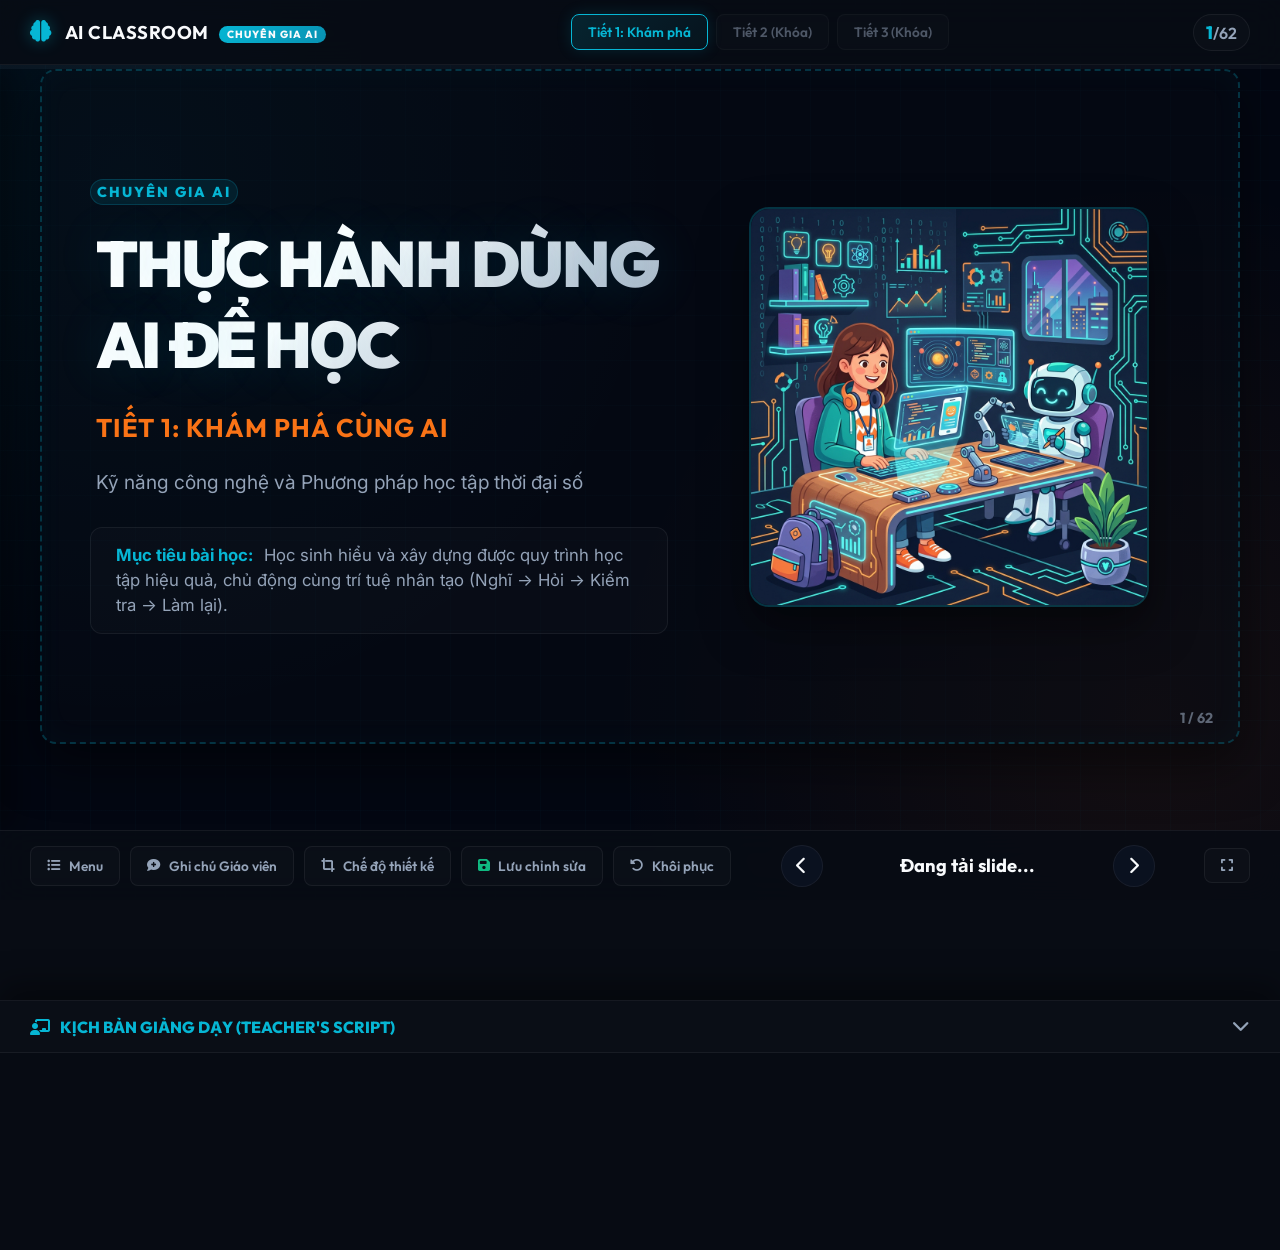
==== index.html @ c979a12f "Initial commit: AI Classroom Interactive Slide Presentation and Template Form" ====
<!DOCTYPE html>
<html lang="vi">
<head>
    <meta charset="UTF-8">
    <meta name="viewport" content="width=device-width, initial-scale=1.0">
    <title>Thực Hành Dùng AI Để Học - Slide Tương Tác V3.0</title>
    <!-- Google Fonts: Outfit & Inter -->
    <link rel="preconnect" href="https://fonts.googleapis.com">
    <link rel="preconnect" href="https://fonts.gstatic.com" crossorigin>
    <link href="https://fonts.googleapis.com/css2?family=Inter:wght@300;400;500;600;700&family=Outfit:wght@400;500;600;700;800;900&display=swap" rel="stylesheet">
    <!-- FontAwesome for Icons -->
    <link rel="stylesheet" href="https://cdnjs.cloudflare.com/ajax/libs/font-awesome/6.4.0/css/all.min.css">
    <link rel="stylesheet" href="style.css">
</head>
<body class="dark-theme">
    <!-- AI AMBIENT BACKGROUND -->
    <div class="ai-ambient-bg"></div>

    <!-- TOP HEADER / PROGRESS BAR -->
    <header class="app-header">
        <div class="logo">
            <i class="fa-solid fa-brain logo-icon"></i>
            <span>AI CLASSROOM <span class="badge">CHUYÊN GIA AI</span></span>
        </div>
        <div class="period-navigator">
            <button class="btn-period active" data-period="1">Tiết 1: Khám phá</button>
            <button class="btn-period" data-period="2" disabled style="opacity:0.5; cursor:not-allowed;">Tiết 2 (Khóa)</button>
            <button class="btn-period" data-period="3" disabled style="opacity:0.5; cursor:not-allowed;">Tiết 3 (Khóa)</button>
        </div>
        <div class="slide-indicator">
            <span id="current-slide-num">1</span>/<span id="total-slides-num">62</span>
        </div>
    </header>

    <div class="progress-bar-container">
        <div class="progress-bar" id="main-progress"></div>
    </div>

    <!-- MAIN PRESENTATION AREA -->
    <main class="presentation-container">
        <!-- SIDEBAR NAVIGATION (Drawer) -->
        <aside class="sidebar-nav" id="sidebar">
            <div class="sidebar-header">
                <h3>Danh sách 62 Slide</h3>
                <button class="btn-close-sidebar" id="close-sidebar-btn"><i class="fa-solid fa-xmark"></i></button>
            </div>
            <ul class="slide-list" id="slide-list-menu">
                <!-- Will be dynamically populated by JS -->
            </ul>
        </aside>

        <!-- DYNAMIC SLIDE VIEWER CONTAINER -->
        <div class="slides-wrapper" id="slide-viewer">
            <!-- Slide contents will be dynamically rendered and injected here by app.js -->
        </div>
    </main>

    <!-- FOOTER CONTROLS -->
    <footer class="app-footer">
        <div class="footer-left">
            <button class="btn-footer" id="toggle-sidebar-btn" title="Danh sách slide (M)">
                <i class="fa-solid fa-list-ul"></i> Menu
            </button>
            <button class="btn-footer" id="toggle-notes-btn" title="Ghi chú giáo viên (T)">
                <i class="fa-solid fa-comment-medical"></i> Ghi chú Giáo viên
            </button>
            <button class="btn-footer" id="toggle-design-btn" title="Chế độ thiết kế / Di chuyển text và ảnh (D)">
                <i class="fa-solid fa-crop-simple"></i> Chế độ thiết kế
            </button>
            <button class="btn-footer" id="save-edits-btn" title="Lưu lại các chỉnh sửa hiện tại">
                <i class="fa-solid fa-floppy-disk" style="color:#10b981;"></i> Lưu chỉnh sửa
            </button>
            <button class="btn-footer" id="reset-slide-btn" title="Khôi phục slide về mặc định">
                <i class="fa-solid fa-rotate-left"></i> Khôi phục
            </button>
        </div>
        <div class="footer-center">
            <button class="btn-nav" id="prev-btn" title="Slide trước (Mũi tên Trái)"><i class="fa-solid fa-chevron-left"></i></button>
            <span class="slide-title-display" id="slide-title-text">Đang tải slide...</span>
            <button class="btn-nav" id="next-btn" title="Slide sau (Mũi tên Phải / Space / Enter)"><i class="fa-solid fa-chevron-right"></i></button>
        </div>
        <div class="footer-right">
            <button class="btn-footer" id="fullscreen-btn" title="Toàn màn hình (F)">
                <i class="fa-solid fa-expand"></i>
            </button>
        </div>
    </footer>

    <!-- TEACHER NOTES DRAWER -->
    <div class="teacher-notes-drawer" id="notes-drawer">
        <div class="notes-header">
            <h3><i class="fa-solid fa-chalkboard-user"></i> KỊCH BẢN GIẢNG DẠY (TEACHER'S SCRIPT)</h3>
            <button class="btn-close-notes" id="close-notes-btn"><i class="fa-solid fa-chevron-down"></i></button>
        </div>
        <div class="notes-content" id="notes-text-box">
            <!-- Will be populated dynamically by JS -->
        </div>
    </div>

    <!-- DATA SOURCE & APPLICATION LOGIC -->
    <script src="slidesData.js"></script>
    <script src="app.js"></script>
</body>
</html>
---- style.css ----
/* ==========================================
   DESIGN SYSTEM & CONSTANTS
   ========================================== */
:root {
    --bg-primary: #080c14;
    --bg-secondary: #0d1321;
    --bg-card: rgba(13, 21, 37, 0.7);
    --border-glass: rgba(255, 255, 255, 0.06);
    
    --text-primary: #f8fafc;
    --text-muted: #94a3b8;
    
    --color-teal: #06b6d4;
    --color-teal-glow: rgba(6, 182, 212, 0.35);
    --color-orange: #f97316;
    --color-orange-glow: rgba(249, 115, 22, 0.35);
    --color-green: #10b981;
    --color-green-glow: rgba(16, 185, 129, 0.35);
    
    --transition-smooth: all 0.4s cubic-bezier(0.16, 1, 0.3, 1);
    --transition-fast: all 0.25s ease;
    
    --font-heading: 'Outfit', 'Inter', sans-serif;
    --font-body: 'Inter', sans-serif;
}

/* ==========================================
   RESET & BASE STYLES
   ========================================== */
* {
    box-sizing: border-box;
    margin: 0;
    padding: 0;
    -webkit-font-smoothing: antialiased;
    -moz-osx-font-smoothing: grayscale;
}

body {
    background-color: var(--bg-primary);
    color: var(--text-primary);
    font-family: var(--font-body);
    height: 100vh;
    display: flex;
    flex-direction: column;
    overflow: hidden;
}

/* ==========================================
   EDITABLE TEXTBOX GLOW
   ========================================== */
[contenteditable="true"] {
    position: relative;
    cursor: text;
    transition: var(--transition-fast);
}
[contenteditable="true"]:hover {
    background: rgba(255, 255, 255, 0.02);
    border-radius: 4px;
}
[contenteditable="true"]:focus {
    outline: 2px dashed var(--color-teal);
    outline-offset: 6px;
    background: rgba(6, 182, 212, 0.05);
    border-radius: 6px;
    box-shadow: 0 0 15px rgba(6, 182, 212, 0.1);
}

/* ==========================================
   APP HEADER
   ========================================== */
.app-header {
    height: 65px;
    background-color: rgba(8, 12, 20, 0.85);
    backdrop-filter: blur(16px);
    border-bottom: 1px solid var(--border-glass);
    display: flex;
    align-items: center;
    justify-content: space-between;
    padding: 0 30px;
    z-index: 100;
}

.logo {
    display: flex;
    align-items: center;
    gap: 12px;
    font-family: var(--font-heading);
    font-weight: 700;
    font-size: 1.15rem;
    letter-spacing: 0.5px;
}

.logo-icon {
    color: var(--color-teal);
    font-size: 1.35rem;
    filter: drop-shadow(0 0 8px var(--color-teal-glow));
    animation: pulseGlow 3s infinite ease-in-out;
}

.badge {
    background: linear-gradient(135deg, var(--color-teal), #0891b2);
    font-size: 0.65rem;
    font-weight: 800;
    padding: 2px 8px;
    border-radius: 20px;
    margin-left: 6px;
    vertical-align: middle;
    letter-spacing: 1px;
}

.period-navigator {
    display: flex;
    gap: 8px;
}

.btn-period {
    background: rgba(255, 255, 255, 0.03);
    border: 1px solid var(--border-glass);
    color: var(--text-muted);
    font-family: var(--font-heading);
    font-weight: 600;
    font-size: 0.85rem;
    padding: 8px 16px;
    border-radius: 8px;
    cursor: pointer;
    transition: var(--transition-fast);
}

.btn-period.active {
    background: linear-gradient(135deg, rgba(6, 182, 212, 0.15), rgba(6, 182, 212, 0.05));
    border-color: var(--color-teal);
    color: var(--color-teal);
    box-shadow: 0 0 15px rgba(6, 182, 212, 0.15);
}

.slide-indicator {
    font-family: var(--font-heading);
    font-weight: 600;
    color: var(--text-muted);
    background: rgba(255, 255, 255, 0.02);
    padding: 6px 12px;
    border-radius: 20px;
    border: 1px solid var(--border-glass);
}

#current-slide-num {
    color: var(--color-teal);
    font-weight: 800;
    font-size: 1.1rem;
}

/* ==========================================
   PROGRESS BAR
   ========================================== */
.progress-bar-container {
    height: 4px;
    background-color: rgba(255, 255, 255, 0.03);
    width: 100%;
    position: relative;
    z-index: 101;
}

.progress-bar {
    height: 100%;
    background: linear-gradient(90deg, var(--color-teal), var(--color-orange));
    width: 0%;
    transition: width 0.4s cubic-bezier(0.1, 0.8, 0.2, 1);
    box-shadow: 0 0 8px var(--color-teal-glow);
}

/* ==========================================
   PRESENTATION LAYOUT
   ========================================== */
.presentation-container {
    flex: 1;
    display: flex;
    position: relative;
    overflow: hidden;
}

.slides-wrapper {
    flex: 1;
    position: relative;
    height: 100%;
}

.slide {
    position: absolute;
    top: 0;
    left: 0;
    width: 100%;
    height: 100%;
    opacity: 0;
    pointer-events: none;
    transform: scale(0.97) translateY(10px);
    transition: opacity 0.5s ease-out, transform 0.6s cubic-bezier(0.16, 1, 0.3, 1);
    display: flex;
    justify-content: center;
    align-items: center;
    padding: 30px;
    z-index: 1;
}

.slide.active {
    opacity: 1;
    pointer-events: auto;
    transform: scale(1) translateY(0);
    z-index: 10;
}

.slide-content {
    box-sizing: border-box;
    aspect-ratio: 16 / 9;
    width: 100%;
    max-width: 1200px;
    max-height: 100%;
    height: auto;
    display: flex;
    flex-direction: column;
    justify-content: center;
    position: relative;
    margin: auto;
    border: 2px dashed rgba(6, 182, 212, 0.25);
    border-radius: 16px;
    padding: 35px 45px;
    background: rgba(8, 12, 20, 0.45);
    box-shadow: 0 20px 50px rgba(0, 0, 0, 0.5), inset 0 0 30px rgba(6, 182, 212, 0.03);
}

.slide-heading {
    font-family: var(--font-heading);
    font-size: 2.6rem;
    font-weight: 850;
    text-transform: uppercase;
    letter-spacing: -0.5px;
    line-height: 1.35;
    margin-bottom: 25px;
    background: linear-gradient(135deg, var(--text-primary), #cbd5e1);
    -webkit-background-clip: text;
    -webkit-text-fill-color: transparent;
    border-left: 5px solid var(--color-teal);
    padding-left: 15px;
}

.section-desc {
    color: var(--text-muted);
    font-size: 1.1rem;
    margin-bottom: 25px;
    margin-top: -15px;
}

/* ==========================================
   GLASSMORPHIC CARDS
   ========================================== */
.glass-card {
    background: var(--bg-card);
    backdrop-filter: blur(16px);
    border: 1px solid var(--border-glass);
    border-radius: 16px;
    padding: 30px;
    box-shadow: 0 10px 30px rgba(0, 0, 0, 0.35);
    transition: var(--transition-smooth);
}

.glass-card:hover {
    border-color: rgba(255, 255, 255, 0.12);
    transform: translateY(-4px);
}

.glass-card.theme-teal {
    border-left: 4px solid var(--color-teal);
}
.glass-card.theme-teal:hover {
    box-shadow: 0 15px 35px rgba(6, 182, 212, 0.08);
    border-color: var(--color-teal);
}

.glass-card.theme-orange {
    border-left: 4px solid var(--color-orange);
}
.glass-card.theme-orange:hover {
    box-shadow: 0 15px 35px rgba(249, 115, 22, 0.08);
    border-color: var(--color-orange);
}

/* ==========================================
   LAYOUT: WELCOME SCREEN (P0-01)
   ========================================== */
.layout-welcome {
    align-items: center;
    text-align: center;
}
.welcome-container {
    display: flex;
    flex-direction: column;
    align-items: center;
    gap: 15px;
    max-width: 900px;
}
.welcome-badge {
    font-family: var(--font-heading);
    font-weight: 800;
    font-size: 0.9rem;
    color: var(--color-teal);
    letter-spacing: 2px;
    background: rgba(6, 182, 212, 0.1);
    padding: 6px 18px;
    border-radius: 30px;
    border: 1px solid rgba(6, 182, 212, 0.2);
}
.welcome-title {
    font-family: var(--font-heading);
    font-size: 4rem;
    font-weight: 900;
    line-height: 1.3;
    letter-spacing: -2px;
    background: linear-gradient(135deg, #ffffff 40%, #94a3b8 100%);
    -webkit-background-clip: text;
    -webkit-text-fill-color: transparent;
    text-shadow: 0 0 50px rgba(6, 182, 212, 0.15);
}
.welcome-subtitle {
    font-size: 1.6rem;
    color: var(--color-orange);
    font-weight: 700;
    font-family: var(--font-heading);
    letter-spacing: 1px;
    margin-top: 5px;
}
.welcome-subject {
    font-size: 1.2rem;
    color: var(--text-muted);
    max-width: 600px;
    margin-top: 5px;
}
.welcome-objectives {
    font-size: 1.05rem;
    color: var(--text-muted);
    background: rgba(255, 255, 255, 0.02);
    border: 1px solid var(--border-glass);
    padding: 15px 25px;
    border-radius: 12px;
    max-width: 700px;
    margin-top: 15px;
    line-height: 1.5;
}

/* 3D Sphere Graphic object */
.sphere-3d-wrapper {
    position: relative;
    width: 150px;
    height: 150px;
    margin-top: 25px;
}
.sphere-3d {
    width: 100%;
    height: 100%;
    border-radius: 50%;
    background: radial-gradient(circle at 30% 30%, #06b6d4, #0b1f3c 60%, #020617);
    box-shadow: 0 0 40px rgba(6, 182, 212, 0.25),
                inset -20px -20px 50px rgba(0, 0, 0, 0.8),
                inset 10px 10px 30px rgba(255, 255, 255, 0.25);
    animation: rotateSphere 20s infinite linear, floatSphere 6s infinite ease-in-out;
}

/* ==========================================
   LAYOUT: BIG QUESTION (P0-02 / END-03)
   ========================================== */
.layout-big-question {
    align-items: center;
    text-align: center;
}
.bq-wrapper {
    max-width: 900px;
    background: radial-gradient(circle at top, rgba(15, 23, 42, 0.95) 0%, rgba(8, 12, 20, 0.6) 100%);
    border: 1px solid var(--border-glass);
    border-radius: 24px;
    padding: 50px;
    position: relative;
    box-shadow: 0 20px 50px rgba(0, 0, 0, 0.5);
    display: flex;
    flex-direction: column;
    align-items: center;
}
.bq-tag {
    font-family: var(--font-heading);
    font-weight: 800;
    font-size: 0.95rem;
    color: var(--color-orange);
    letter-spacing: 2px;
    display: inline-flex;
    align-items: center;
    gap: 8px;
    margin-bottom: 25px;
}
.bq-text {
    font-family: var(--font-heading);
    font-size: 3.2rem;
    font-weight: 900;
    line-height: 1.4;
    margin-bottom: 20px;
    color: var(--text-primary);
    filter: drop-shadow(0 0 10px rgba(255, 255, 255, 0.15));
}
.bq-sub {
    color: var(--text-muted);
    font-size: 1.15rem;
}
.bq-glow-bg {
    position: absolute;
    width: 300px;
    height: 300px;
    background: radial-gradient(circle, var(--color-orange-glow) 0%, transparent 70%);
    opacity: 0.5;
    pointer-events: none;
    z-index: -1;
    filter: blur(40px);
}
/* Question Mark object */
.bq-graphic-icon {
    font-size: 4rem;
    color: var(--color-orange);
    margin-bottom: 10px;
    filter: drop-shadow(0 0 12px var(--color-orange-glow));
    animation: pulseGlow 2.5s infinite ease-in-out;
}

/* ==========================================
   LAYOUT: ROLE INTRODUCTION (P0-03)
   ========================================== */
.layout-role-intro {
    justify-content: center;
    align-items: center;
}
.role-cards-container {
    display: grid;
    grid-template-columns: 1fr 1.2fr 1.2fr;
    gap: 25px;
    margin-top: 15px;
}
.role-info-card {
    background: var(--bg-card);
    border: 1px solid var(--border-glass);
    border-radius: 16px;
    padding: 30px 24px;
    display: flex;
    flex-direction: column;
    gap: 15px;
}
.role-info-card h3 {
    font-family: var(--font-heading);
    font-size: 1.35rem;
    font-weight: 800;
    display: flex;
    align-items: center;
    gap: 12px;
}
.role-info-card.card-role-name {
    border-top: 4px solid var(--color-teal);
    align-items: center;
    justify-content: center;
    text-align: center;
}
.role-icon-box {
    width: 70px;
    height: 70px;
    border-radius: 50%;
    background: rgba(6, 182, 212, 0.08);
    display: flex;
    align-items: center;
    justify-content: center;
    font-size: 2.2rem;
    color: var(--color-teal);
    filter: drop-shadow(0 0 10px var(--color-teal-glow));
}
.role-badge-text {
    font-family: var(--font-heading);
    font-weight: 900;
    font-size: 1.6rem;
    color: var(--color-teal);
    letter-spacing: 0.5px;
}
.role-info-card.card-role-desc {
    border-top: 4px solid var(--color-orange);
}
.role-info-card.card-role-desc h3 {
    color: var(--color-orange);
}
.role-info-card.card-role-mission {
    border-top: 4px solid var(--color-green);
}
.role-info-card.card-role-mission h3 {
    color: var(--color-green);
}
.card-content-text {
    font-size: 1.1rem;
    line-height: 1.6;
    color: #e2e8f0;
}

/* ==========================================
   LAYOUT: STAGE INTRO (STAGE-XX)
   ========================================== */
.layout-stage-intro {
    align-items: center;
    text-align: center;
}
.stage-intro-wrapper {
    display: flex;
    flex-direction: column;
    align-items: center;
    gap: 20px;
    max-width: 800px;
}
.stage-num-badge {
    font-family: var(--font-heading);
    font-weight: 900;
    font-size: 1.1rem;
    color: var(--color-teal);
    letter-spacing: 3px;
    background: rgba(6, 182, 212, 0.08);
    padding: 8px 24px;
    border-radius: 30px;
    border: 1px solid rgba(6, 182, 212, 0.15);
}
.stage-title {
    font-family: var(--font-heading);
    font-size: 3.8rem;
    font-weight: 900;
    line-height: 1.3;
    letter-spacing: -1px;
    background: linear-gradient(135deg, #ffffff, #cbd5e1);
    -webkit-background-clip: text;
    -webkit-text-fill-color: transparent;
}
/* Lock animation object */
.stage-lock-icon {
    font-size: 4.5rem;
    color: var(--color-teal);
    margin-top: 15px;
    filter: drop-shadow(0 0 15px var(--color-teal-glow));
    animation: lockShake 4s infinite ease-in-out;
}

/* ==========================================
   LAYOUT: ACT INTRO (ACT-01)
   ========================================== */
.layout-act-intro {
    align-items: center;
    text-align: center;
}
.act-intro-card {
    max-width: 800px;
    width: 100%;
    padding: 50px 40px;
    background: linear-gradient(135deg, rgba(13, 21, 37, 0.9) 0%, rgba(8, 12, 20, 0.5) 100%);
    border: 1px solid var(--border-glass);
    border-top: 5px solid var(--color-orange);
    border-radius: 20px;
    display: flex;
    flex-direction: column;
    align-items: center;
    gap: 20px;
    box-shadow: 0 15px 40px rgba(0, 0, 0, 0.4);
}
.act-intro-icon {
    font-size: 3.5rem;
    color: var(--color-orange);
    filter: drop-shadow(0 0 10px var(--color-orange-glow));
    margin-bottom: 5px;
}
.act-intro-badge {
    font-family: var(--font-heading);
    font-weight: 800;
    font-size: 0.85rem;
    color: var(--color-orange);
    letter-spacing: 2px;
}
.act-intro-title {
    font-family: var(--font-heading);
    font-size: 2.8rem;
    font-weight: 900;
    color: var(--text-primary);
}
.act-intro-goal {
    font-size: 1.2rem;
    color: var(--text-muted);
    line-height: 1.5;
    max-width: 600px;
}

/* ==========================================
   LAYOUT: ACT PREPARATION (ACT-01B)
   ========================================== */
.layout-act-prep {
    justify-content: center;
}
.prep-cards-container {
    display: grid;
    grid-template-columns: 1fr 1fr;
    gap: 40px;
    margin-top: 15px;
    width: 100%;
    max-width: 1000px;
    align-items: stretch;
}
.prep-detail-card {
    display: flex;
    flex-direction: column;
    gap: 20px;
}
.prep-item {
    display: flex;
    flex-direction: column;
    gap: 10px;
}
.prep-item h3 {
    font-family: var(--font-heading);
    font-size: 1.2rem;
    font-weight: 800;
    display: flex;
    align-items: center;
    gap: 10px;
}
.prep-item h3 i {
    font-size: 1.35rem;
}
.prep-text {
    font-size: 1.15rem;
    color: #e2e8f0;
    line-height: 1.55;
    background: rgba(255, 255, 255, 0.02);
    border: 1px solid var(--border-glass);
    padding: 15px 20px;
    border-radius: 10px;
}
.prep-visual-panel {
    background: var(--bg-card);
    border: 1px solid var(--border-glass);
    border-radius: 16px;
    display: flex;
    align-items: center;
    justify-content: center;
    padding: 40px;
}
.prep-visual-icon {
    font-size: 6rem;
    color: var(--color-teal);
    filter: drop-shadow(0 0 15px var(--color-teal-glow));
    animation: floatSphere 5s infinite ease-in-out;
}

/* ==========================================
   LAYOUT: ACT HOW-TO (ACT-02)
   ========================================== */
.layout-act-howto {
    justify-content: center;
}
.steps-list-container {
    display: flex;
    flex-direction: column;
    gap: 15px;
    margin-top: 10px;
}
.step-item-card {
    display: flex;
    align-items: center;
    gap: 20px;
    background: var(--bg-card);
    border: 1px solid var(--border-glass);
    padding: 20px 25px;
    border-radius: 12px;
    transition: var(--transition-smooth);
}
.step-item-card:hover {
    border-color: var(--color-teal);
    transform: translateX(10px);
}
.step-badge {
    width: 36px;
    height: 36px;
    border-radius: 50%;
    background-color: var(--color-teal);
    color: var(--bg-primary);
    display: flex;
    align-items: center;
    justify-content: center;
    font-family: var(--font-heading);
    font-weight: 900;
    font-size: 1.05rem;
    box-shadow: 0 0 10px var(--color-teal-glow);
    flex-shrink: 0;
}
.step-text {
    font-size: 1.15rem;
    font-weight: 500;
    color: var(--text-primary);
    line-height: 1.5;
}

/* ==========================================
   LAYOUT: ACT WORKSPACE (ACT-03)
   ========================================== */
.layout-act-workspace {
    justify-content: center;
}
.workspace-wrapper {
    display: grid;
    grid-template-columns: 1fr 300px;
    gap: 30px;
    flex: 1;
    align-items: stretch;
}
.workspace-main {
    display: flex;
    flex-direction: column;
    gap: 20px;
}
.workspace-side {
    display: flex;
    flex-direction: column;
    gap: 25px;
}
.workspace-title-bar {
    font-family: var(--font-heading);
    font-size: 1.35rem;
    font-weight: 800;
    color: var(--color-orange);
    border-bottom: 1px solid rgba(255,255,255,0.05);
    padding-bottom: 10px;
}
.workspace-card {
    background: var(--bg-card);
    border: 1px solid var(--border-glass);
    border-radius: 16px;
    padding: 25px;
    flex: 1;
    overflow-y: auto;
    font-size: 1.15rem;
    line-height: 1.6;
}

/* Story columns within workspace */
.stories-columns {
    display: grid;
    grid-template-columns: 1fr 1fr;
    gap: 20px;
    height: 100%;
}
.story-column {
    background: rgba(0, 0, 0, 0.2);
    border: 1px solid var(--border-glass);
    border-radius: 12px;
    padding: 20px;
}
.story-column.nam-theme { border-top: 3px solid var(--color-teal); }
.story-column.lan-theme { border-top: 3px solid var(--color-orange); }
.story-column h4 {
    font-family: var(--font-heading);
    font-weight: 800;
    font-size: 1.1rem;
    margin-bottom: 15px;
    display: flex;
    align-items: center;
    gap: 8px;
}
.nam-theme h4 { color: var(--color-teal); }
.lan-theme h4 { color: var(--color-orange); }

.list-item-story {
    font-size: 0.95rem;
    margin-bottom: 8px;
    color: #e2e8f0;
    padding-left: 20px;
    position: relative;
}
.list-item-story::before {
    content: '•';
    position: absolute;
    left: 5px;
    font-weight: bold;
}
.nam-theme .list-item-story::before { color: var(--color-teal); }
.lan-theme .list-item-story::before { color: var(--color-orange); }

.workspace-questions-card {
    background: var(--bg-card);
    border: 1px solid var(--border-glass);
    border-left: 4px solid var(--color-orange);
    border-radius: 12px;
    padding: 20px;
}
.workspace-questions-card h4 {
    font-family: var(--font-heading);
    font-weight: 800;
    font-size: 1.05rem;
    color: var(--color-orange);
    margin-bottom: 10px;
}
.workspace-questions-card ul {
    list-style: none;
    display: flex;
    flex-direction: column;
    gap: 10px;
}
.workspace-questions-card li {
    font-size: 1rem;
    color: var(--text-primary);
    padding-left: 15px;
    position: relative;
}
.workspace-questions-card li::before {
    content: '?';
    position: absolute;
    left: 0;
    color: var(--color-orange);
    font-weight: 800;
}

/* Card Sorting specific workspace */
.sorting-preview {
    display: flex;
    flex-direction: column;
    gap: 20px;
}
.sorting-cards-flex {
    display: flex;
    flex-wrap: wrap;
    gap: 10px;
    background: rgba(0,0,0,0.15);
    padding: 15px;
    border-radius: 8px;
    border: 1px dashed var(--border-glass);
}
.sorting-tag {
    background: var(--bg-primary);
    border: 1px solid var(--border-glass);
    color: var(--text-primary);
    padding: 8px 16px;
    border-radius: 6px;
    font-weight: 700;
    font-size: 0.9rem;
    box-shadow: 0 4px 10px rgba(0,0,0,0.15);
}

/* Drawing Board placeholder */
.drawing-placeholder {
    display: flex;
    flex-direction: column;
    align-items: center;
    justify-content: center;
    height: 100%;
    min-height: 250px;
    border: 2px dashed rgba(255, 255, 255, 0.08);
    border-radius: 12px;
    background: rgba(0,0,0,0.1);
    gap: 15px;
}
.drawing-placeholder i {
    font-size: 4rem;
    color: var(--color-teal);
    filter: drop-shadow(0 0 10px var(--color-teal-glow));
}
.drawing-placeholder p {
    font-size: 1.1rem;
    color: var(--text-muted);
}

/* Workspace Timers */
.workspace-timer-widget {
    background: var(--bg-card);
    border: 1px solid var(--border-glass);
    border-radius: 16px;
    padding: 20px;
    text-align: center;
    display: flex;
    flex-direction: column;
    align-items: center;
    gap: 12px;
}
.ws-timer-label {
    font-family: var(--font-heading);
    font-size: 0.85rem;
    font-weight: 800;
    letter-spacing: 1.5px;
    color: var(--text-muted);
}
.ws-timer-display {
    font-family: var(--font-heading);
    font-size: 2.8rem;
    font-weight: 900;
    color: var(--color-orange);
    text-shadow: 0 0 10px var(--color-orange-glow);
    letter-spacing: 1px;
}

/* ==========================================
   LAYOUT: ACT REPORT & DEBRIEF (ACT-04)
   ========================================== */
.layout-act-report {
    justify-content: center;
}
.report-cards-container {
    display: grid;
    grid-template-columns: 1fr;
    gap: 15px;
    margin-top: 10px;
}
.report-card-item {
    background: var(--bg-card);
    border: 1px solid var(--border-glass);
    border-left: 4px solid var(--color-teal);
    padding: 16px 20px;
    border-radius: 10px;
    font-size: 1.05rem;
    line-height: 1.5;
    color: var(--text-primary);
}
.report-highlight-banner {
    background: linear-gradient(135deg, rgba(249, 115, 22, 0.08), rgba(249, 115, 22, 0.02));
    border: 1.5px solid var(--color-orange);
    border-radius: 12px;
    padding: 20px 25px;
    display: flex;
    align-items: center;
    gap: 15px;
    margin-top: 20px;
}
.report-highlight-icon {
    font-size: 1.8rem;
    color: var(--color-orange);
}
.report-highlight-text {
    font-size: 1.2rem;
    font-weight: 750;
    color: var(--text-primary);
}

/* Matrix Table layouts */
.matrix-grid {
    display: flex;
    flex-direction: column;
    gap: 10px;
    margin-top: 10px;
}
.matrix-row {
    display: grid;
    grid-template-columns: 150px 1fr 1fr;
    gap: 15px;
    align-items: stretch;
}
.matrix-row.hdr {
    background: rgba(255, 255, 255, 0.03);
    border-bottom: 2px solid var(--border-glass);
    border-radius: 8px;
    padding: 10px 15px;
    font-family: var(--font-heading);
    font-weight: 800;
    color: var(--color-teal);
    font-size: 0.95rem;
}
.matrix-cell-label {
    background: rgba(6, 182, 212, 0.05);
    border: 1px solid rgba(6, 182, 212, 0.15);
    color: var(--color-teal);
    font-family: var(--font-heading);
    font-weight: 900;
    font-size: 1.1rem;
    padding: 15px 10px;
    border-radius: 8px;
    text-align: center;
    display: flex;
    align-items: center;
    justify-content: center;
}
.matrix-cell-content {
    background: var(--bg-card);
    border: 1px solid var(--border-glass);
    border-radius: 8px;
    padding: 15px;
    font-size: 0.95rem;
    line-height: 1.45;
    display: flex;
    align-items: center;
}

/* Golden Flow layouts */
.golden-flow-wrapper {
    display: flex;
    align-items: center;
    justify-content: center;
    gap: 15px;
    margin-top: 30px;
    margin-bottom: 40px;
}
.gf-node {
    background: var(--bg-card);
    border: 1px solid var(--border-glass);
    border-bottom: 3px solid var(--color-teal);
    border-radius: 12px;
    width: 170px;
    padding: 25px 10px;
    text-align: center;
    display: flex;
    flex-direction: column;
    align-items: center;
    gap: 10px;
    box-shadow: 0 5px 15px rgba(0,0,0,0.2);
}
.gf-icon {
    width: 45px;
    height: 45px;
    border-radius: 50%;
    background: rgba(6, 182, 212, 0.08);
    display: flex;
    align-items: center;
    justify-content: center;
    font-size: 1.25rem;
    color: var(--color-teal);
}
.gf-node h4 {
    font-family: var(--font-heading);
    font-weight: 900;
    font-size: 1.2rem;
    color: var(--text-primary);
}
.gf-arrow {
    font-size: 1.5rem;
    color: var(--text-muted);
}

/* Subject Specific Reports */
.layout-subject-report {
    justify-content: center;
}
.subject-report-grid {
    display: grid;
    grid-template-columns: 1fr 1fr;
    gap: 20px;
    margin-top: 10px;
}
.subject-step-box {
    background: var(--bg-card);
    border: 1px solid var(--border-glass);
    border-radius: 12px;
    padding: 18px 20px;
    display: flex;
    flex-direction: column;
    gap: 8px;
}
.subject-step-box h4 {
    font-family: var(--font-heading);
    font-weight: 850;
    font-size: 1rem;
    display: flex;
    align-items: center;
    gap: 8px;
}
.box-nghi h4 { color: var(--color-teal); }
.box-hoi h4 { color: var(--color-orange); }
.box-kiemtra h4 { color: var(--color-teal); }
.box-lamlai h4 { color: var(--color-green); }

.box-nghi { border-left: 3px solid var(--color-teal); }
.box-hoi { border-left: 3px solid var(--color-orange); }
.box-kiemtra { border-left: 3px solid var(--color-teal); }
.box-lamlai { border-left: 3px solid var(--color-green); }

.subject-step-text {
    font-size: 0.95rem;
    line-height: 1.45;
    color: #cbd5e1;
}

/* ==========================================
   LAYOUT: ACT TRANSITION (ACT-05)
   ========================================== */
.layout-act-transition {
    align-items: center;
    text-align: center;
}
.transition-wrapper {
    max-width: 800px;
    width: 100%;
}
.transition-graphic {
    font-size: 4rem;
    color: var(--color-teal);
    filter: drop-shadow(0 0 10px var(--color-teal-glow));
    margin-bottom: 25px;
    animation: rotateSphere 25s infinite linear;
}
.transition-card {
    background: var(--bg-card);
    border: 1px solid var(--border-glass);
    border-radius: 20px;
    padding: 40px;
    box-shadow: 0 15px 35px rgba(0,0,0,0.3);
    display: flex;
    flex-direction: column;
    gap: 25px;
}
.trans-box h4 {
    font-family: var(--font-heading);
    font-weight: 800;
    font-size: 1rem;
    letter-spacing: 1px;
    margin-bottom: 10px;
}
.trans-box-explored h4 { color: var(--color-teal); }
.trans-box-next h4 { color: var(--color-orange); }

.trans-text {
    font-size: 1.3rem;
    line-height: 1.5;
    color: var(--text-primary);
}

/* ==========================================
   LAYOUT: TỔNG KẾT KEY TAKEAWAYS (END-01)
   ========================================== */
.layout-key-takeaways {
    justify-content: center;
}
.takeaway-single-container {
    display: flex;
    flex-direction: column;
    gap: 20px;
    margin-top: 15px;
    flex: 1;
    justify-content: center;
    align-items: center;
}
.takeaway-large-card {
    background: var(--bg-card);
    border: 1.5px solid var(--color-teal);
    border-radius: 20px;
    padding: 40px;
    width: 100%;
    max-width: 900px;
    box-shadow: 0 15px 40px rgba(0,0,0,0.4);
    display: flex;
    flex-direction: column;
    gap: 25px;
}
.takeaway-label {
    font-family: var(--font-heading);
    font-weight: 900;
    font-size: 1rem;
    color: var(--color-teal);
    letter-spacing: 1.5px;
    align-self: flex-start;
    background: rgba(6, 182, 212, 0.08);
    padding: 4px 14px;
    border-radius: 6px;
    border: 1px solid rgba(6, 182, 212, 0.15);
}
.takeaway-points-flex {
    display: flex;
    flex-direction: column;
    gap: 20px;
}
.takeaway-point-item {
    font-size: 1.25rem;
    line-height: 1.6;
    color: var(--text-primary);
    padding-left: 30px;
    position: relative;
}
.takeaway-point-item::before {
    content: '\f058'; /* FontAwesome check circle */
    font-family: 'Font Awesome 6 Free';
    font-weight: 900;
    position: absolute;
    left: 0;
    color: var(--color-teal);
}

.takeaway-quote-box {
    text-align: center;
    font-size: 2.2rem;
    font-weight: 850;
    font-family: var(--font-heading);
    color: var(--color-orange);
    filter: drop-shadow(0 0 10px var(--color-orange-glow));
    line-height: 1.4;
    padding: 20px 0;
}
.takeaway-message-text {
    text-align: center;
    font-size: 1.3rem;
    color: var(--text-muted);
    line-height: 1.5;
    max-width: 700px;
    margin: 0 auto;
}

/* ==========================================
   LAYOUT: FINAL OUTPUT SHOWCASE (END-02)
   ========================================== */
.layout-final-output {
    justify-content: center;
}
.final-output-wrapper {
    display: grid;
    grid-template-columns: 1fr 1fr;
    gap: 30px;
    margin-top: 15px;
    flex: 1;
    align-items: center;
}
.final-output-details {
    display: flex;
    flex-direction: column;
    gap: 20px;
}
.final-output-details h3 {
    font-family: var(--font-heading);
    font-size: 1.8rem;
    font-weight: 900;
    color: var(--color-orange);
}
.final-output-details ul {
    list-style: none;
    display: flex;
    flex-direction: column;
    gap: 15px;
}
.final-output-details li {
    font-size: 1.15rem;
    line-height: 1.5;
    padding-left: 28px;
    position: relative;
}
.final-output-details li::before {
    content: '\f1b2'; /* box icon */
    font-family: 'Font Awesome 6 Free';
    font-weight: 900;
    position: absolute;
    left: 0;
    color: var(--color-orange);
}
.final-output-visual-box {
    background: var(--bg-card);
    border: 1px solid var(--border-glass);
    border-radius: 20px;
    height: 320px;
    display: flex;
    flex-direction: column;
    align-items: center;
    justify-content: center;
    gap: 20px;
    box-shadow: 0 15px 35px rgba(0,0,0,0.3);
}
.final-output-visual-box i {
    font-size: 5rem;
    color: var(--color-teal);
    filter: drop-shadow(0 0 15px var(--color-teal-glow));
    animation: floatSphere 6s infinite ease-in-out;
}
.final-output-visual-box p {
    font-size: 1.1rem;
    color: var(--text-muted);
}

/* ==========================================
   LAYOUT: REFLECTION & COMMITMENT (END-04 / END-05)
   ========================================== */
.layout-reflection {
    justify-content: center;
}
.reflection-grid-card {
    background: var(--bg-card);
    border: 1px solid var(--border-glass);
    border-radius: 20px;
    padding: 40px;
    margin-top: 15px;
    display: flex;
    flex-direction: column;
    gap: 25px;
    box-shadow: 0 15px 35px rgba(0,0,0,0.3);
}
.reflection-prompt-item {
    display: flex;
    flex-direction: column;
    gap: 10px;
}
.reflection-prompt-item label {
    font-size: 1.1rem;
    font-weight: 700;
    color: var(--color-teal);
}
.reflection-textarea-mock {
    width: 100%;
    min-height: 65px;
    background: rgba(0, 0, 0, 0.25);
    border: 1px solid var(--border-glass);
    border-radius: 8px;
    padding: 15px;
    color: var(--text-primary);
    font-size: 1.05rem;
    line-height: 1.5;
}

.commitment-end-card {
    background: var(--bg-card);
    border: 1.5px solid #eab308; /* Gold border for certificate */
    border-radius: 24px;
    padding: 45px;
    margin-top: 15px;
    text-align: center;
    box-shadow: 0 15px 45px rgba(234, 179, 8, 0.06), 0 10px 30px rgba(0,0,0,0.4);
    display: flex;
    flex-direction: column;
    align-items: center;
    position: relative;
    overflow: hidden;
}
.cert-ribbon-widget {
    font-size: 2.8rem;
    color: #eab308;
    filter: drop-shadow(0 0 8px rgba(234,179,8,0.3));
    margin-bottom: 15px;
    animation: floatSphere 4s infinite ease-in-out;
}
.commitment-end-card h2 {
    font-family: var(--font-heading);
    font-size: 1.8rem;
    font-weight: 900;
    color: var(--text-primary);
    margin-bottom: 25px;
}
.commitments-end-list {
    display: flex;
    flex-direction: column;
    align-items: flex-start;
    gap: 15px;
    max-width: 600px;
    width: 100%;
    background: rgba(0,0,0,0.2);
    border: 1px solid var(--border-glass);
    padding: 25px;
    border-radius: 12px;
    margin-bottom: 30px;
}
.commitment-item-row {
    font-size: 1.05rem;
    line-height: 1.45;
    text-align: left;
    display: flex;
    align-items: flex-start;
    gap: 12px;
}
.commitment-item-row i {
    font-size: 1.1rem;
    color: var(--color-teal);
    margin-top: 3px;
}

.btn-cert-sign {
    background: linear-gradient(135deg, #eab308, #ca8a04);
    color: var(--bg-primary);
    border: none;
    font-family: var(--font-heading);
    font-weight: 800;
    font-size: 1.1rem;
    padding: 15px 36px;
    border-radius: 35px;
    cursor: pointer;
    box-shadow: 0 5px 20px rgba(234, 179, 8, 0.2);
    display: inline-flex;
    align-items: center;
    gap: 10px;
    transition: var(--transition-fast);
}
.btn-cert-sign:hover {
    transform: scale(1.04);
    box-shadow: 0 8px 25px rgba(234, 179, 8, 0.35);
}
.btn-cert-sign:active {
    transform: scale(0.98);
}

/* Confetti particles */
.confetti-container {
    position: absolute;
    width: 100%;
    height: 100%;
    top: 0; left: 0;
    pointer-events: none;
    z-index: 100;
    overflow: hidden;
}
.confetti {
    position: absolute;
    width: 8px;
    height: 8px;
    animation: confettiFall 4s linear forwards;
}

/* ==========================================
   APP FOOTER (CONTROLS)
   ========================================== */
.app-footer {
    height: 70px;
    background-color: rgba(8, 12, 20, 0.85);
    backdrop-filter: blur(16px);
    border-top: 1px solid var(--border-glass);
    display: flex;
    align-items: center;
    justify-content: space-between;
    padding: 0 30px;
    z-index: 100;
}

.footer-left, .footer-right {
    display: flex;
    gap: 10px;
}

.btn-footer {
    background: rgba(255, 255, 255, 0.02);
    border: 1px solid var(--border-glass);
    color: var(--text-muted);
    font-family: var(--font-heading);
    font-weight: 600;
    font-size: 0.85rem;
    padding: 10px 16px;
    border-radius: 8px;
    cursor: pointer;
    display: flex;
    align-items: center;
    gap: 8px;
    transition: var(--transition-fast);
}

.btn-footer:hover {
    background: rgba(255, 255, 255, 0.05);
    color: var(--text-primary);
}

.btn-footer.active {
    background: rgba(6, 182, 212, 0.12);
    border-color: var(--color-teal);
    color: var(--color-teal);
}

.footer-center {
    display: flex;
    align-items: center;
    gap: 20px;
}

.btn-nav {
    background: var(--bg-card);
    border: 1px solid var(--border-glass);
    color: var(--text-primary);
    width: 42px;
    height: 42px;
    border-radius: 50%;
    cursor: pointer;
    display: flex;
    align-items: center;
    justify-content: center;
    font-size: 1.1rem;
    transition: var(--transition-fast);
}

.btn-nav:hover {
    background-color: var(--color-teal);
    border-color: var(--color-teal);
    color: var(--bg-primary);
    box-shadow: 0 0 15px var(--color-teal-glow);
}

.btn-nav:active {
    transform: scale(0.95);
}

.slide-title-display {
    font-family: var(--font-heading);
    font-weight: 700;
    font-size: 1.15rem;
    color: var(--text-primary);
    min-width: 250px;
    text-align: center;
}

/* ==========================================
   SIDEBAR NAVIGATION (DRAWER)
   ========================================== */
.sidebar-nav {
    position: absolute;
    top: 0;
    left: -320px;
    width: 320px;
    height: 100%;
    background-color: rgba(13, 21, 37, 0.95);
    backdrop-filter: blur(20px);
    border-right: 1px solid var(--border-glass);
    z-index: 200;
    display: flex;
    flex-direction: column;
    transition: left 0.4s cubic-bezier(0.16, 1, 0.3, 1);
    box-shadow: 15px 0 30px rgba(0, 0, 0, 0.4);
}

.sidebar-nav.open {
    left: 0;
}

.sidebar-header {
    padding: 24px;
    border-bottom: 1px solid var(--border-glass);
    display: flex;
    align-items: center;
    justify-content: space-between;
}

.sidebar-header h3 {
    font-family: var(--font-heading);
    font-size: 1.25rem;
    font-weight: 850;
    color: var(--color-teal);
}

.btn-close-sidebar {
    background: transparent;
    border: none;
    color: var(--text-muted);
    font-size: 1.2rem;
    cursor: pointer;
    transition: var(--transition-fast);
}

.btn-close-sidebar:hover {
    color: var(--text-primary);
}

.slide-list {
    flex: 1;
    overflow-y: auto;
    list-style: none;
    padding: 15px;
    display: flex;
    flex-direction: column;
    gap: 8px;
}

.slide-item {
    padding: 12px 16px;
    border-radius: 8px;
    cursor: pointer;
    display: flex;
    flex-direction: column;
    gap: 4px;
    border: 1px solid transparent;
    transition: var(--transition-fast);
}

.slide-item:hover {
    background: rgba(255, 255, 255, 0.03);
}

.slide-item.active {
    background: rgba(6, 182, 212, 0.08);
    border-color: rgba(6, 182, 212, 0.2);
}

.slide-item-meta {
    font-size: 0.75rem;
    font-weight: 700;
    color: var(--color-teal);
}

.slide-item-title {
    font-size: 0.95rem;
    font-weight: 600;
    color: var(--text-primary);
    white-space: nowrap;
    overflow: hidden;
    text-overflow: ellipsis;
}

.slide-item.active .slide-item-title {
    color: var(--color-teal);
}

/* ==========================================
   TEACHER NOTES DRAWER (SLIDE UP)
   ========================================== */
.teacher-notes-drawer {
    position: absolute;
    bottom: -350px;
    left: 0;
    width: 100%;
    height: 250px;
    background-color: rgba(8, 12, 20, 0.96);
    backdrop-filter: blur(20px);
    border-top: 1px solid var(--border-glass);
    z-index: 150;
    display: flex;
    flex-direction: column;
    box-shadow: 0 -15px 30px rgba(0, 0, 0, 0.4);
    transition: bottom 0.4s cubic-bezier(0.16, 1, 0.3, 1);
}

.teacher-notes-drawer.open {
    bottom: 70px;
}

.notes-header {
    padding: 15px 30px;
    border-bottom: 1px solid var(--border-glass);
    display: flex;
    align-items: center;
    justify-content: space-between;
    background-color: rgba(255, 255, 255, 0.01);
}

.notes-header h3 {
    font-family: var(--font-heading);
    font-size: 1rem;
    font-weight: 800;
    color: var(--color-teal);
    display: flex;
    align-items: center;
    gap: 10px;
}

.btn-close-notes {
    background: transparent;
    border: none;
    color: var(--text-muted);
    font-size: 1.1rem;
    cursor: pointer;
    transition: var(--transition-fast);
}

.btn-close-notes:hover {
    color: var(--text-primary);
}

.notes-content {
    flex: 1;
    overflow-y: auto;
    padding: 20px 30px;
    font-size: 1.05rem;
    line-height: 1.6;
    color: #cbd5e1;
}

.notes-content p {
    margin-bottom: 12px;
}

.notes-content strong {
    color: var(--color-orange);
}

.notes-content ul {
    margin-left: 20px;
    margin-bottom: 12px;
}

/* ==========================================
   KEYFRAME ANIMATIONS
   ========================================== */
@keyframes fadeIn {
    from { opacity: 0; transform: translateY(8px); }
    to { opacity: 1; transform: translateY(0); }
}

@keyframes rotateSphere {
    from { transform: rotate(0deg); }
    to { transform: rotate(360deg); }
}

@keyframes floatSphere {
    0%, 100% { transform: translateY(0); }
    50% { transform: translateY(-10px); }
}

@keyframes pulseGlow {
    0%, 100% { opacity: 0.8; filter: drop-shadow(0 0 5px var(--color-teal-glow)); }
    50% { opacity: 1; filter: drop-shadow(0 0 15px var(--color-teal-glow)); }
}

@keyframes lockShake {
    0%, 100% { transform: translateY(0) rotate(0); }
    45% { transform: translateY(-4px) rotate(-3deg); }
    50% { transform: translateY(-4px) rotate(3deg); }
    55% { transform: translateY(0) rotate(0); }
}

@keyframes confettiFall {
    0% { transform: translateY(-10vh) rotate(0deg); opacity: 1; }
    100% { transform: translateY(100vh) rotate(360deg); opacity: 0; }
}

/* ==========================================
   RESPONSIVE SCALING & MOBILE ADJUSTMENTS
   ========================================== */
@media (max-height: 750px) {
    .slide-content {
        max-height: 600px;
    }
    .slide-heading {
        font-size: 2.2rem;
        margin-bottom: 15px;
    }
    .welcome-title {
        font-size: 3rem;
    }
    .welcome-subtitle {
        font-size: 1.3rem;
    }
    .welcome-subject {
        font-size: 1rem;
    }
    .bq-text {
        font-size: 2.4rem;
    }
    .card-content-text {
        font-size: 0.95rem;
    }
    .prep-text {
        font-size: 1rem;
    }
    .step-item-card {
        padding: 12px 20px;
    }
    .step-text {
        font-size: 1rem;
    }
    .workspace-card {
        font-size: 1rem;
    }
    .report-card-item {
        font-size: 0.95rem;
    }
    .takeaway-large-card {
        padding: 25px;
    }
    .takeaway-point-item {
        font-size: 1.05rem;
    }
    .takeaway-quote-box {
        font-size: 1.8rem;
    }
}

/* ==========================================
   DESIGN MODE & DRAGGABLE OBJECTS
   ========================================== */
.design-mode .draggable-object {
    position: relative !important;
    outline: 2px dashed var(--color-teal) !important;
    outline-offset: 4px !important;
    cursor: grab !important;
    user-select: none !important;
    overflow: visible !important;
    transition: none !important;
    box-shadow: 0 0 15px rgba(6, 182, 212, 0.15) !important;
}

.design-mode .draggable-object:active {
    cursor: grabbing !important;
}

.draggable-object .drag-handle {
    display: none;
}

.design-mode .draggable-object .drag-handle {
    display: flex !important;
    position: absolute;
    top: -12px;
    right: -12px;
    width: 26px;
    height: 26px;
    background-color: var(--color-teal);
    color: var(--bg-primary);
    border-radius: 50%;
    align-items: center;
    justify-content: center;
    font-size: 0.85rem;
    cursor: move !important;
    z-index: 1000;
    box-shadow: 0 0 8px var(--color-teal-glow);
    border: 1.5px solid var(--text-primary);
}

.design-mode .draggable-object:hover {
    outline-color: var(--color-orange) !important;
}

.design-mode .draggable-object:hover .drag-handle {
    background-color: var(--color-orange);
    box-shadow: 0 0 8px var(--color-orange-glow);
}

/* Edit active button styling in footer */
.btn-footer.design-active {
    background: linear-gradient(135deg, rgba(249, 115, 22, 0.2), rgba(249, 115, 22, 0.05));
    border-color: var(--color-orange);
    color: var(--color-orange);
    box-shadow: 0 0 15px rgba(249, 115, 22, 0.2);
}

/* ==========================================
   RESIZE HANDLE FOR DESIGN MODE
   ========================================== */
.draggable-object .resize-handle {
    display: none;
}

.design-mode .draggable-object .resize-handle {
    display: flex !important;
    position: absolute;
    bottom: -12px;
    right: -12px;
    width: 26px;
    height: 26px;
    background-color: var(--color-orange);
    color: var(--bg-primary);
    border-radius: 50%;
    align-items: center;
    justify-content: center;
    font-size: 0.75rem;
    cursor: se-resize !important;
    z-index: 1000;
    box-shadow: 0 0 8px var(--color-orange-glow);
    border: 1.5px solid var(--text-primary);
}

/* ==========================================
   INTERACTIVE REVEAL TABLE (MATRIX)
   ========================================== */
.cell-interactive {
    background: rgba(255, 255, 255, 0.01);
    border: 1px dashed rgba(255, 255, 255, 0.08);
    border-radius: 8px;
    padding: 15px;
    display: flex;
    align-items: center;
    justify-content: center;
    cursor: pointer;
    min-height: 56px;
    transition: var(--transition-fast);
}

.cell-interactive:hover {
    background: rgba(6, 182, 212, 0.04);
    border-color: var(--color-teal);
    box-shadow: 0 0 10px rgba(6, 182, 212, 0.1);
}

.reveal-btn {
    color: var(--color-teal);
    font-size: 1.25rem;
    filter: drop-shadow(0 0 5px var(--color-teal-glow));
    animation: pulseGlow 2s infinite ease-in-out;
}

.cell-interactive.revealed {
    background: rgba(6, 182, 212, 0.05) !important;
    border: 1px solid rgba(6, 182, 212, 0.2) !important;
    cursor: text !important;
    justify-content: flex-start !important;
    color: var(--text-primary);
    font-weight: 500;
}

.cell-interactive.revealed .reveal-btn {
    display: none !important;
}

/* ==========================================
   NEON INTERACTIVE FLOWCHARTS (GIAI ĐOẠN 3)
   ========================================== */
.flowchart-container {
    display: flex;
    flex-direction: column;
    gap: 20px;
    width: 100%;
    margin-top: 15px;
}

.flowchart-path {
    background: rgba(13, 21, 37, 0.4);
    border: 1px solid var(--border-glass);
    border-radius: 16px;
    padding: 20px;
}

.flowchart-path.path-active { 
    border-left: 4px solid var(--color-teal); 
    box-shadow: 0 5px 15px rgba(6, 182, 212, 0.03);
}

.flowchart-path.path-passive { 
    border-left: 4px solid var(--color-orange); 
    box-shadow: 0 5px 15px rgba(249, 115, 22, 0.03);
}

.flowchart-path h4 {
    font-family: var(--font-heading);
    font-size: 1.15rem;
    font-weight: 800;
    margin-bottom: 15px;
    display: flex;
    align-items: center;
    gap: 10px;
}

.path-active h4 { color: var(--color-teal); }
.path-passive h4 { color: var(--color-orange); }

.flowchart-steps {
    display: flex;
    align-items: center;
    gap: 10px;
    flex-wrap: wrap;
}

.fc-step {
    background: var(--bg-card);
    border: 1px solid var(--border-glass);
    border-radius: 10px;
    padding: 12px 18px;
    display: flex;
    flex-direction: column;
    align-items: center;
    gap: 8px;
    min-width: 115px;
    text-align: center;
    box-shadow: 0 4px 10px rgba(0, 0, 0, 0.15);
    transition: var(--transition-fast);
}

.step-teal { border-top: 3.5px solid var(--color-teal); }
.step-orange { border-top: 3.5px solid var(--color-orange); }

.fc-step:hover {
    transform: translateY(-2px);
    border-color: rgba(255, 255, 255, 0.15);
}

.fc-step i {
    font-size: 1.35rem;
}

.step-teal i { color: var(--color-teal); }
.step-orange i { color: var(--color-orange); }

.fc-step span {
    font-size: 0.95rem;
    font-weight: 600;
}

.fc-arrow {
    font-size: 1.1rem;
    color: var(--text-muted);
}

/* ==========================================
   NEON NEURAL NETWORK SPHERE (P0-01)
   ========================================== */
.sphere-3d-svg {
    width: 100%;
    height: 100%;
    animation: floatSphere 6s infinite ease-in-out;
}

.orbit-ring-1 {
    transform-origin: center;
    animation: rotateSphere 16s infinite linear;
}

.orbit-ring-2 {
    transform-origin: center;
    animation: rotateSphere 10s infinite linear reverse;
}

.network-nodes {
    transform-origin: center;
    animation: rotateSphere 28s infinite linear;
}

/* ==========================================
   NEON QUESTION MARK CIRCUITS (P0-02 / END-03)
   ========================================== */
.bq-visual-graphic {
    width: 120px;
    height: 120px;
    margin-bottom: 20px;
}

.bq-svg {
    width: 100%;
    height: 100%;
}

.rotate-circuit-cw {
    transform-origin: center;
    animation: rotateSphere 15s infinite linear;
}

.rotate-circuit-ccw {
    transform-origin: center;
    animation: rotateSphere 10s infinite linear reverse;
}

.pulse-element {
    animation: textBlink 2.5s infinite ease-in-out;
}

/* ==========================================
   STAGE LOCK OPENING ANIMATION (STAGE-XX)
   ========================================== */
.stage-lock-wrapper {
    width: 100px;
    height: 100px;
    margin-top: 15px;
}

.stage-lock-svg {
    width: 100%;
    height: 100%;
    animation: floatSphere 5s infinite ease-in-out;
}

.lock-shackle {
    transform-origin: 32px 45px;
    transition: transform 0.6s cubic-bezier(0.175, 0.885, 0.32, 1.275);
}

/* Open the lock shackle on hover of the intro slide wrapper */
.layout-stage-intro:hover .lock-shackle {
    transform: translateY(-8px) rotate(-10deg);
    stroke: var(--color-orange);
}

.layout-stage-intro:hover rect {
    stroke: var(--color-orange);
    filter: drop-shadow(0 0 10px var(--color-orange-glow));
}

/* ==========================================
   CUSTOM CHECKBOX FOR COMMITMENT (STAGE-08)
   ========================================== */
.checklist-interactive {
    list-style: none;
    display: flex;
    flex-direction: column;
    gap: 15px;
}

.checkbox-container {
    display: flex;
    align-items: center;
    position: relative;
    padding-left: 35px;
    cursor: pointer;
    font-size: 1.1rem;
    user-select: none;
}

/* Hide default checkbox */
.checkbox-container input {
    position: absolute;
    opacity: 0;
    cursor: pointer;
    height: 0;
    width: 0;
}

/* Custom checkmark */
.checkmark {
    position: absolute;
    top: 50%;
    left: 0;
    transform: translateY(-50%);
    height: 22px;
    width: 22px;
    background-color: rgba(255, 255, 255, 0.03);
    border: 1.5px solid var(--border-glass);
    border-radius: 6px;
    transition: var(--transition-fast);
}

/* Hover style */
.checkbox-container:hover input ~ .checkmark {
    border-color: var(--color-orange);
    box-shadow: 0 0 8px var(--color-orange-glow);
}

/* Checked style */
.checkbox-container input:checked ~ .checkmark {
    background-color: var(--color-orange);
    border-color: var(--color-orange);
    box-shadow: 0 0 12px var(--color-orange-glow);
}

/* Checkmark indicator */
.checkmark::after {
    content: "";
    position: absolute;
    display: none;
}

/* Show indicator when checked */
.checkbox-container input:checked ~ .checkmark::after {
    display: block;
}

/* Style the checkmark indicator */
.checkbox-container .checkmark::after {
    left: 7px;
    top: 3px;
    width: 5px;
    height: 10px;
    border: solid var(--bg-primary);
    border-width: 0 2.5px 2.5px 0;
    transform: rotate(45deg);
}

.checkbox-container span[contenteditable="true"] {
    display: inline-block;
    color: var(--text-primary);
    line-height: 1.4;
}

/* Custom styling for the 4 golden nodes in process */
.gf-node:nth-of-type(1) {
    border-bottom: 3.5px solid var(--color-teal) !important;
    box-shadow: 0 5px 15px rgba(6, 182, 212, 0.15);
}
.gf-node:nth-of-type(1) .gf-icon {
    color: var(--color-teal) !important;
    background: rgba(6, 182, 212, 0.08) !important;
}

.gf-node:nth-of-type(3) {
    border-bottom: 3.5px solid var(--color-orange) !important;
    box-shadow: 0 5px 15px rgba(249, 115, 22, 0.15);
}
.gf-node:nth-of-type(3) .gf-icon {
    color: var(--color-orange) !important;
    background: rgba(249, 115, 22, 0.08) !important;
}

.gf-node:nth-of-type(5) {
    border-bottom: 3.5px solid #eab308 !important;
    box-shadow: 0 5px 15px rgba(234, 179, 8, 0.15);
}
.gf-node:nth-of-type(5) .gf-icon {
    color: #eab308 !important;
    background: rgba(234, 179, 8, 0.08) !important;
}

.gf-node:nth-of-type(7) {
    border-bottom: 3.5px solid var(--color-green) !important;
    box-shadow: 0 5px 15px rgba(16, 185, 129, 0.15);
}
.gf-node:nth-of-type(7) .gf-icon {
    color: var(--color-green) !important;
    background: rgba(16, 185, 129, 0.08) !important;
}

/* ==========================================
   AI EXPERT BACKGROUND & CARTOON LAYOUTS
   ========================================== */
.ai-ambient-bg {
    position: fixed;
    top: 0;
    left: 0;
    width: 100vw;
    height: 100vh;
    z-index: 0;
    pointer-events: none;
    overflow: hidden;
    background-color: #030712;
    background-image: 
        radial-gradient(circle at 10% 20%, rgba(6, 182, 212, 0.07) 0%, transparent 40%),
        radial-gradient(circle at 90% 80%, rgba(249, 115, 22, 0.07) 0%, transparent 40%),
        linear-gradient(rgba(6, 182, 212, 0.02) 1.5px, transparent 1.5px),
        linear-gradient(90deg, rgba(6, 182, 212, 0.02) 1.5px, transparent 1.5px);
    background-size: 100% 100%, 100% 100%, 45px 45px, 45px 45px;
    animation: backgroundPulse 12s infinite alternate ease-in-out;
}

@keyframes backgroundPulse {
    0% {
        background-position: 0% 0%, 0% 0%, 0px 0px, 0px 0px;
    }
    100% {
        background-position: 10px -10px, -10px 10px, 0px 0px, 0px 0px;
    }
}

/* Widescreen 16:9 Grid Layout for Welcome Screen */
.welcome-grid {
    display: grid;
    grid-template-columns: 1.2fr 1fr;
    gap: 40px;
    align-items: center;
    width: 100%;
    max-width: 1100px;
    margin: 0 auto;
}

.welcome-text-side {
    display: flex;
    flex-direction: column;
    align-items: flex-start;
    text-align: left;
    gap: 15px;
}

.welcome-visual-side {
    display: flex;
    justify-content: center;
    align-items: center;
}

.welcome-cartoon-img {
    max-width: 100%;
    max-height: 400px;
    border-radius: 20px;
    box-shadow: 0 20px 45px rgba(0, 0, 0, 0.5);
    border: 2px solid rgba(6, 182, 212, 0.25);
    animation: floatCartoon 6s infinite ease-in-out;
}

/* Activity Introduction with cartoon illustration */
.act-intro-grid {
    display: grid;
    grid-template-columns: 1.2fr 1fr;
    gap: 30px;
    align-items: center;
    width: 100%;
    max-width: 1100px;
    margin: 0 auto;
}

.act-intro-visual {
    display: flex;
    justify-content: center;
    align-items: center;
}

.act-cartoon-img {
    max-width: 100%;
    max-height: 380px;
    border-radius: 20px;
    box-shadow: 0 20px 45px rgba(0, 0, 0, 0.5);
    border: 2px solid rgba(249, 115, 22, 0.25);
    animation: floatCartoon 5.5s infinite ease-in-out;
}

/* Prep Slide cartoon styling */
.prep-cartoon-img {
    max-width: 100%;
    max-height: 250px;
    object-fit: contain;
    border-radius: 12px;
    border: 1.5px solid rgba(6, 182, 212, 0.15);
    box-shadow: 0 10px 25px rgba(0,0,0,0.3);
}

@keyframes floatCartoon {
    0%, 100% {
        transform: translateY(0px) scale(1);
    }
    50% {
        transform: translateY(-12px) scale(1.015);
        box-shadow: 0 30px 60px rgba(6, 182, 212, 0.2);
    }
}

/* Ensure editable boxes have proper padding to prevent diacritic clipping */
[contenteditable="true"] {
    padding: 3px 6px;
    line-height: inherit;
}

/* Character display on split-stories layout */
.character-img-box {
    width: 100%;
    display: flex;
    justify-content: center;
    margin-bottom: 12px;
}
.story-char-img {
    max-width: 140px;
    height: 110px;
    object-fit: cover;
    border-radius: 12px;
    border: 1.5px solid rgba(255, 255, 255, 0.08);
}

/* Card Drag & Drop sorting workspace styling */
.sorting-drag-area {
    background: rgba(6, 182, 212, 0.02);
    border: 1.5px dashed rgba(6, 182, 212, 0.25);
    border-radius: 12px;
    padding: 15px;
    margin-bottom: 20px;
    min-height: 80px;
    width: 100%;
}
.sorting-pool {
    display: flex;
    flex-wrap: wrap;
    gap: 12px;
    justify-content: center;
    width: 100%;
    min-height: 50px;
}
.sorting-drop-zones {
    display: grid;
    grid-template-columns: 1fr 1fr;
    gap: 25px;
    width: 100%;
}
.sorting-column {
    background: var(--bg-card);
    border: 1px solid var(--border-glass);
    border-radius: 16px;
    padding: 20px;
    min-height: 220px;
    display: flex;
    flex-direction: column;
    gap: 12px;
    transition: var(--transition-fast);
}
.sorting-column.teal-theme {
    border-top: 4px solid var(--color-teal);
}
.sorting-column.teal-theme h4 {
    color: var(--color-teal);
    margin-bottom: 10px;
    font-size: 1.1rem;
    font-weight: 800;
}
.sorting-column.orange-theme {
    border-top: 4px solid var(--color-orange);
}
.sorting-column.orange-theme h4 {
    color: var(--color-orange);
    margin-bottom: 10px;
    font-size: 1.1rem;
    font-weight: 800;
}
.sorting-tag {
    cursor: grab;
    user-select: none;
    transition: var(--transition-fast);
}
.sorting-tag:active {
    cursor: grabbing;
}

/* Toast Notification */
.toast-notification {
    position: fixed;
    bottom: 80px;
    left: 50%;
    transform: translateX(-50%) translateY(20px);
    background: rgba(16, 185, 129, 0.95);
    color: #fff;
    padding: 12px 24px;
    border-radius: 30px;
    font-family: var(--font-heading);
    font-weight: 700;
    font-size: 0.95rem;
    box-shadow: 0 10px 25px rgba(16, 185, 129, 0.35);
    z-index: 1000;
    opacity: 0;
    pointer-events: none;
    transition: all 0.3s cubic-bezier(0.16, 1, 0.3, 1);
    display: flex;
    align-items: center;
    gap: 8px;
}
.toast-notification.show {
    opacity: 1;
    transform: translateX(-50%) translateY(0);
}

/* Slide Number Label */
.slide-number-label {
    position: absolute;
    bottom: 15px;
    right: 25px;
    font-family: var(--font-heading);
    font-size: 0.9rem;
    font-weight: 700;
    color: var(--text-muted);
    opacity: 0.6;
    pointer-events: none;
    z-index: 5;
}

/* ==========================================
   AI EXPERT BACKGROUND & CARTOON LAYOUTS
   ========================================== */
.ai-ambient-bg {
    position: fixed;
    top: 0;
    left: 0;
    width: 100vw;
    height: 100vh;
    z-index: 0;
    pointer-events: none;
    overflow: hidden;
    background-color: #030712;
    background-image: 
        radial-gradient(circle at 10% 20%, rgba(6, 182, 212, 0.07) 0%, transparent 40%),
        radial-gradient(circle at 90% 80%, rgba(249, 115, 22, 0.07) 0%, transparent 40%),
        linear-gradient(rgba(6, 182, 212, 0.02) 1.5px, transparent 1.5px),
        linear-gradient(90deg, rgba(6, 182, 212, 0.02) 1.5px, transparent 1.5px);
    background-size: 100% 100%, 100% 100%, 45px 45px, 45px 45px;
    animation: backgroundPulse 12s infinite alternate ease-in-out;
}

@keyframes backgroundPulse {
    0% {
        background-position: 0% 0%, 0% 0%, 0px 0px, 0px 0px;
    }
    100% {
        background-position: 10px -10px, -10px 10px, 0px 0px, 0px 0px;
    }
}

/* Widescreen 16:9 Grid Layout for Welcome Screen */
.welcome-grid {
    display: grid;
    grid-template-columns: 1.2fr 1fr;
    gap: 40px;
    align-items: center;
    width: 100%;
    max-width: 1100px;
    margin: 0 auto;
}

.welcome-text-side {
    display: flex;
    flex-direction: column;
    align-items: flex-start;
    text-align: left;
    gap: 15px;
}

.welcome-visual-side {
    display: flex;
    justify-content: center;
    align-items: center;
}

.welcome-cartoon-img {
    max-width: 100%;
    max-height: 400px;
    border-radius: 20px;
    box-shadow: 0 20px 45px rgba(0, 0, 0, 0.5);
    border: 2px solid rgba(6, 182, 212, 0.25);
    animation: floatCartoon 6s infinite ease-in-out;
}

/* Activity Introduction with cartoon illustration */
.act-intro-grid {
    display: grid;
    grid-template-columns: 1.2fr 1fr;
    gap: 30px;
    align-items: center;
    width: 100%;
    max-width: 1100px;
    margin: 0 auto;
}

.act-intro-visual {
    display: flex;
    justify-content: center;
    align-items: center;
}

.act-cartoon-img {
    max-width: 100%;
    max-height: 380px;
    border-radius: 20px;
    box-shadow: 0 20px 45px rgba(0, 0, 0, 0.5);
    border: 2px solid rgba(249, 115, 22, 0.25);
    animation: floatCartoon 5.5s infinite ease-in-out;
}

/* Prep Slide cartoon styling */
.prep-cartoon-img {
    max-width: 100%;
    max-height: 250px;
    object-fit: contain;
    border-radius: 12px;
    border: 1.5px solid rgba(6, 182, 212, 0.15);
    box-shadow: 0 10px 25px rgba(0,0,0,0.3);
}

@keyframes floatCartoon {
    0%, 100% {
        transform: translateY(0px) scale(1);
    }
    50% {
        transform: translateY(-12px) scale(1.015);
        box-shadow: 0 30px 60px rgba(6, 182, 212, 0.2);
    }
}

/* Ensure editable boxes have proper padding to prevent diacritic clipping */
[contenteditable="true"] {
    padding: 3px 6px;
    line-height: inherit;
}
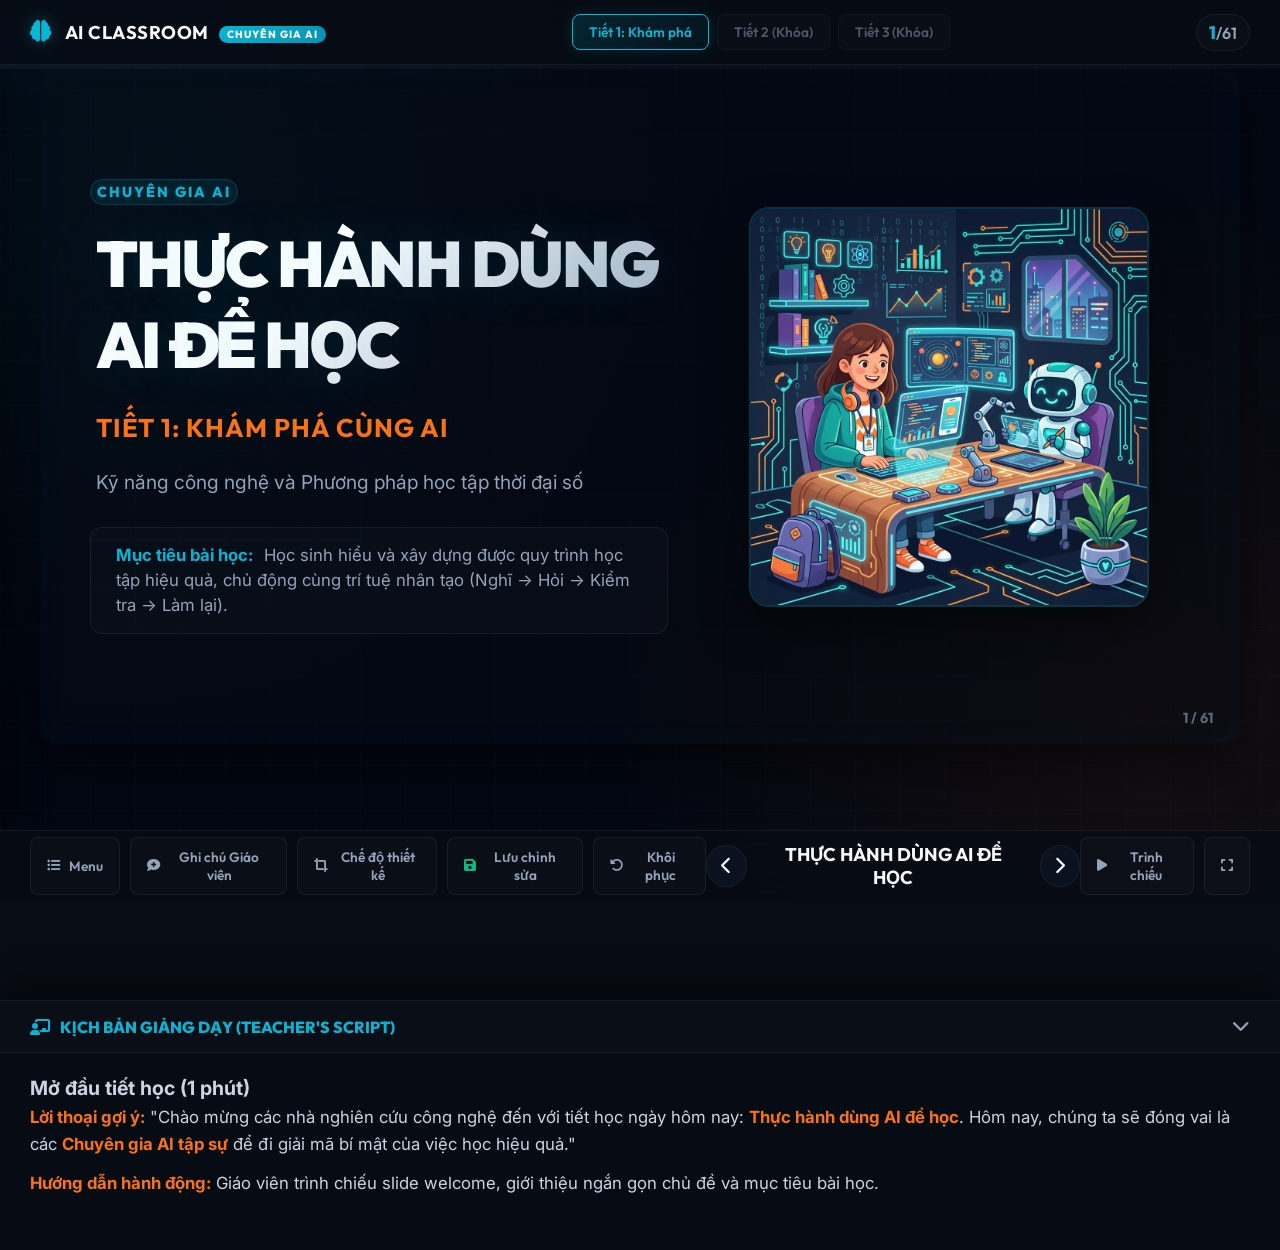
==== commit 39bdf61f: "feat: add Presentation Mode (Slide Show) with auto-hiding floating controls bar and F5/Esc shortcuts" ====
--- a/index.html
+++ b/index.html
@@ -80,6 +80,9 @@
             <button class="btn-nav" id="next-btn" title="Slide sau (Mũi tên Phải / Space / Enter)"><i class="fa-solid fa-chevron-right"></i></button>
         </div>
         <div class="footer-right">
+            <button class="btn-footer" id="start-presentation-btn" title="Bắt đầu trình chiếu (F5)">
+                <i class="fa-solid fa-play"></i> Trình chiếu
+            </button>
             <button class="btn-footer" id="fullscreen-btn" title="Toàn màn hình (F)">
                 <i class="fa-solid fa-expand"></i>
             </button>
@@ -97,6 +100,15 @@
         </div>
     </div>
 
+    <!-- FLOATING PRESENTATION CONTROLS -->
+    <div class="presentation-controls" id="presentation-controls-bar">
+        <button id="pres-prev-btn" title="Slide trước"><i class="fa-solid fa-chevron-left"></i></button>
+        <span class="presentation-slide-num" id="pres-slide-num">1 / 62</span>
+        <button id="pres-next-btn" title="Slide sau"><i class="fa-solid fa-chevron-right"></i></button>
+        <div class="pres-divider"></div>
+        <button id="pres-exit-btn" class="btn-exit-presentation" title="Thoát trình chiếu (Esc)"><i class="fa-solid fa-xmark"></i></button>
+    </div>
+
     <!-- DATA SOURCE & APPLICATION LOGIC -->
     <script src="slidesData.js"></script>
     <script src="app.js"></script>
--- a/style.css
+++ b/style.css
@@ -220,11 +220,15 @@
     justify-content: center;
     position: relative;
     margin: auto;
-    border: 2px dashed rgba(6, 182, 212, 0.25);
+    border: 2px dashed transparent;
     border-radius: 16px;
     padding: 35px 45px;
     background: rgba(8, 12, 20, 0.45);
     box-shadow: 0 20px 50px rgba(0, 0, 0, 0.5), inset 0 0 30px rgba(6, 182, 212, 0.03);
+}
+
+.design-mode .slide-content {
+    border: 2px dashed rgba(6, 182, 212, 0.35) !important;
 }
 
 .slide-heading {
@@ -1791,6 +1795,34 @@
     border: 1.5px solid var(--text-primary);
 }
 
+.draggable-object .delete-handle {
+    display: none;
+}
+
+.design-mode .draggable-object .delete-handle {
+    display: flex !important;
+    position: absolute;
+    top: -12px;
+    left: -12px;
+    width: 26px;
+    height: 26px;
+    background-color: #ef4444;
+    color: var(--text-primary);
+    border-radius: 50%;
+    align-items: center;
+    justify-content: center;
+    font-size: 0.8rem;
+    cursor: pointer !important;
+    z-index: 1000;
+    box-shadow: 0 0 8px rgba(239, 68, 68, 0.5);
+    border: 1.5px solid var(--text-primary);
+}
+
+.design-mode .draggable-object:hover .delete-handle {
+    background-color: #dc2626;
+    box-shadow: 0 0 10px rgba(239, 68, 68, 0.7);
+}
+
 .design-mode .draggable-object:hover {
     outline-color: var(--color-orange) !important;
 }
@@ -2520,3 +2552,112 @@
     padding: 3px 6px;
     line-height: inherit;
 }
+
+/* ==========================================
+   PRESENTATION MODE (SLIDE SHOW)
+   ========================================== */
+body.presentation-mode {
+    background-color: #030712 !important;
+}
+
+body.presentation-mode .app-header,
+body.presentation-mode .progress-bar-container,
+body.presentation-mode .app-footer,
+body.presentation-mode .sidebar-nav,
+body.presentation-mode .teacher-notes-drawer {
+    display: none !important;
+}
+
+body.presentation-mode .presentation-container {
+    height: 100vh !important;
+    width: 100vw !important;
+    max-height: 100vh !important;
+    max-width: 100vw !important;
+    padding: 0 !important;
+    margin: 0 !important;
+    flex: 1;
+}
+
+body.presentation-mode .slide-content {
+    max-height: 96vh !important;
+    max-width: 170.6vh !important; /* Lock 16:9 ratio in presentation mode */
+    box-shadow: none !important;
+    border: none !important;
+}
+
+/* Floating Navigation Controls */
+.presentation-controls {
+    display: none;
+    position: fixed;
+    bottom: 24px;
+    left: 50%;
+    transform: translateX(-50%);
+    background: rgba(13, 21, 37, 0.92);
+    border: 1px solid rgba(255, 255, 255, 0.08);
+    backdrop-filter: blur(12px);
+    border-radius: 30px;
+    padding: 8px 16px;
+    align-items: center;
+    gap: 12px;
+    z-index: 99999;
+    box-shadow: 0 10px 30px rgba(0, 0, 0, 0.6);
+    opacity: 0;
+    transition: opacity 0.35s cubic-bezier(0.25, 0.8, 0.25, 1);
+    pointer-events: none;
+}
+
+body.presentation-mode .presentation-controls {
+    display: flex;
+}
+
+/* Show controls when mouse is active */
+body.presentation-mode.show-controls .presentation-controls {
+    opacity: 1;
+    pointer-events: auto;
+}
+
+.presentation-controls button {
+    background: transparent;
+    border: none;
+    color: #f8fafc;
+    font-size: 1.1rem;
+    cursor: pointer;
+    width: 36px;
+    height: 36px;
+    border-radius: 50%;
+    display: flex;
+    align-items: center;
+    justify-content: center;
+    transition: var(--transition-fast);
+}
+
+.presentation-controls button:hover {
+    background: rgba(255, 255, 255, 0.1);
+    color: var(--color-teal);
+}
+
+.presentation-controls .presentation-slide-num {
+    color: #cbd5e1;
+    font-family: var(--font-heading);
+    font-size: 0.95rem;
+    font-weight: 600;
+    min-width: 60px;
+    text-align: center;
+    user-select: none;
+}
+
+.presentation-controls .pres-divider {
+    width: 1px;
+    height: 20px;
+    background: rgba(255, 255, 255, 0.15);
+    margin: 0 4px;
+}
+
+.presentation-controls button.btn-exit-presentation {
+    color: #f87171;
+}
+
+.presentation-controls button.btn-exit-presentation:hover {
+    background: rgba(248, 113, 113, 0.15);
+    color: #ef4444;
+}
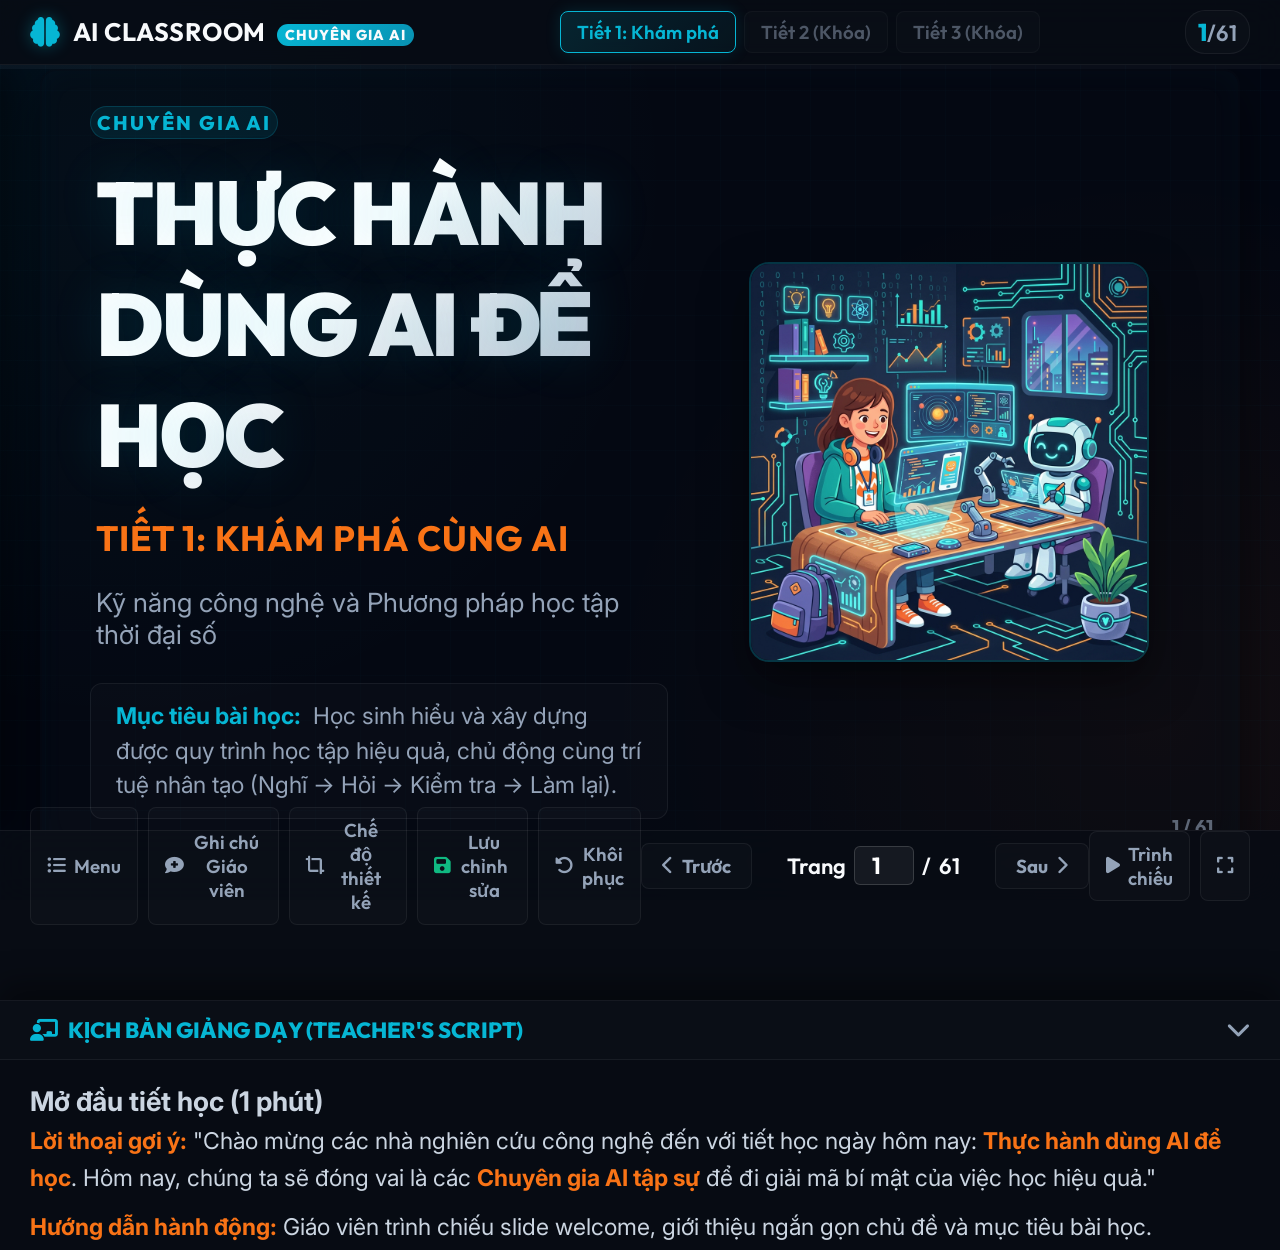
==== commit 8478a10b: "style: make font sizes even larger (22px baseline), replace slide title in navigation bar with jump " ====
--- a/index.html
+++ b/index.html
@@ -75,9 +75,17 @@
             </button>
         </div>
         <div class="footer-center">
-            <button class="btn-nav" id="prev-btn" title="Slide trước (Mũi tên Trái)"><i class="fa-solid fa-chevron-left"></i></button>
-            <span class="slide-title-display" id="slide-title-text">Đang tải slide...</span>
-            <button class="btn-nav" id="next-btn" title="Slide sau (Mũi tên Phải / Space / Enter)"><i class="fa-solid fa-chevron-right"></i></button>
+            <button class="btn-footer" id="prev-btn" title="Slide trước (Mũi tên Trái)" style="display: flex; align-items: center; gap: 8px; font-weight: 700; padding: 10px 20px;">
+                <i class="fa-solid fa-chevron-left"></i> Trước
+            </button>
+            <span class="slide-jump-container" style="color: var(--text-primary); font-family: var(--font-heading); font-weight: 600; display: flex; align-items: center; gap: 8px; margin: 0 15px; user-select: none;">
+                Trang 
+                <input type="number" id="jump-slide-input" value="1" min="1" max="62" style="width: 60px; background: rgba(255,255,255,0.06); border: 1px solid rgba(255,255,255,0.15); color: #fff; text-align: center; border-radius: 6px; font-weight: bold; font-family: inherit; font-size: 1.05rem; padding: 4px 6px;"> 
+                / <span id="jump-total-slides">62</span>
+            </span>
+            <button class="btn-footer" id="next-btn" title="Slide sau (Mũi tên Phải / Space / Enter)" style="display: flex; align-items: center; gap: 8px; font-weight: 700; padding: 10px 20px;">
+                Sau <i class="fa-solid fa-chevron-right"></i>
+            </button>
         </div>
         <div class="footer-right">
             <button class="btn-footer" id="start-presentation-btn" title="Bắt đầu trình chiếu (F5)">
--- a/style.css
+++ b/style.css
@@ -35,6 +35,10 @@
     -moz-osx-font-smoothing: grayscale;
 }
 
+html {
+    font-size: 22px;
+}
+
 body {
     background-color: var(--bg-primary);
     color: var(--text-primary);
@@ -1706,6 +1710,9 @@
    RESPONSIVE SCALING & MOBILE ADJUSTMENTS
    ========================================== */
 @media (max-height: 750px) {
+    html {
+        font-size: 17px;
+    }
     .slide-content {
         max-height: 600px;
     }
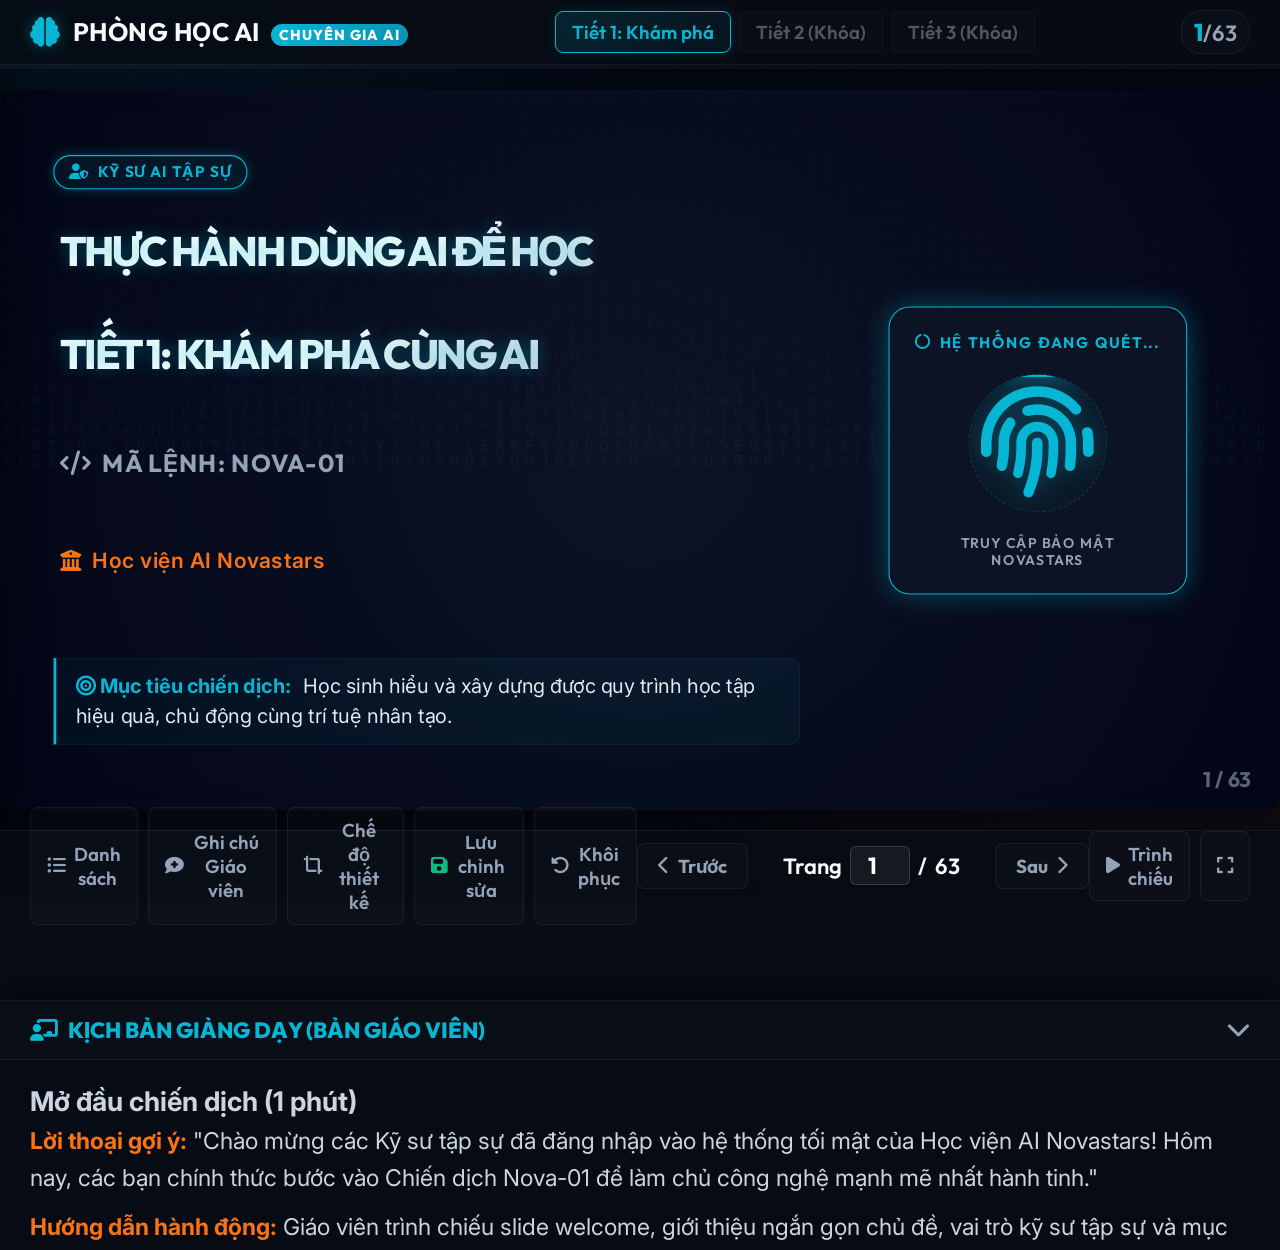
==== commit b7d1e53f: "Vietnamese localization, accent clipping fix, slide 21 sorting update, and Novastars brand spelling " ====
--- a/index.html
+++ b/index.html
@@ -20,7 +20,7 @@
     <header class="app-header">
         <div class="logo">
             <i class="fa-solid fa-brain logo-icon"></i>
-            <span>AI CLASSROOM <span class="badge">CHUYÊN GIA AI</span></span>
+            <span>PHÒNG HỌC AI <span class="badge">CHUYÊN GIA AI</span></span>
         </div>
         <div class="period-navigator">
             <button class="btn-period active" data-period="1">Tiết 1: Khám phá</button>
@@ -59,7 +59,7 @@
     <footer class="app-footer">
         <div class="footer-left">
             <button class="btn-footer" id="toggle-sidebar-btn" title="Danh sách slide (M)">
-                <i class="fa-solid fa-list-ul"></i> Menu
+                <i class="fa-solid fa-list-ul"></i> Danh sách
             </button>
             <button class="btn-footer" id="toggle-notes-btn" title="Ghi chú giáo viên (T)">
                 <i class="fa-solid fa-comment-medical"></i> Ghi chú Giáo viên
@@ -100,7 +100,7 @@
     <!-- TEACHER NOTES DRAWER -->
     <div class="teacher-notes-drawer" id="notes-drawer">
         <div class="notes-header">
-            <h3><i class="fa-solid fa-chalkboard-user"></i> KỊCH BẢN GIẢNG DẠY (TEACHER'S SCRIPT)</h3>
+            <h3><i class="fa-solid fa-chalkboard-user"></i> KỊCH BẢN GIẢNG DẠY (BẢN GIÁO VIÊN)</h3>
             <button class="btn-close-notes" id="close-notes-btn"><i class="fa-solid fa-chevron-down"></i></button>
         </div>
         <div class="notes-content" id="notes-text-box">
--- a/style.css
+++ b/style.css
@@ -214,16 +214,16 @@
 
 .slide-content {
     box-sizing: border-box;
-    aspect-ratio: 16 / 9;
-    width: 100%;
-    max-width: 1200px;
-    max-height: 100%;
-    height: auto;
-    display: flex;
-    flex-direction: column;
-    justify-content: center;
-    position: relative;
-    margin: auto;
+    width: 1200px;
+    height: 675px;
+    position: absolute;
+    left: 50%;
+    top: 50%;
+    transform: translate(-50%, -50%);
+    transform-origin: center center;
+    display: flex;
+    flex-direction: column;
+    justify-content: center;
     border: 2px dashed transparent;
     border-radius: 16px;
     padding: 35px 45px;
@@ -237,17 +237,19 @@
 
 .slide-heading {
     font-family: var(--font-heading);
-    font-size: 2.6rem;
+    font-size: 1.55rem;
     font-weight: 850;
     text-transform: uppercase;
     letter-spacing: -0.5px;
-    line-height: 1.35;
+    line-height: 1.45;
     margin-bottom: 25px;
     background: linear-gradient(135deg, var(--text-primary), #cbd5e1);
     -webkit-background-clip: text;
     -webkit-text-fill-color: transparent;
     border-left: 5px solid var(--color-teal);
     padding-left: 15px;
+    padding-top: 0.12em;
+    padding-bottom: 0.12em;
 }
 
 .section-desc {
@@ -318,14 +320,15 @@
 }
 .welcome-title {
     font-family: var(--font-heading);
-    font-size: 4rem;
+    font-size: 2.8rem;
     font-weight: 900;
-    line-height: 1.3;
+    line-height: 1.45;
     letter-spacing: -2px;
     background: linear-gradient(135deg, #ffffff 40%, #94a3b8 100%);
     -webkit-background-clip: text;
     -webkit-text-fill-color: transparent;
     text-shadow: 0 0 50px rgba(6, 182, 212, 0.15);
+    padding-top: 0.1em;
 }
 .welcome-subtitle {
     font-size: 1.6rem;
@@ -383,7 +386,7 @@
     background: radial-gradient(circle at top, rgba(15, 23, 42, 0.95) 0%, rgba(8, 12, 20, 0.6) 100%);
     border: 1px solid var(--border-glass);
     border-radius: 24px;
-    padding: 50px;
+    padding: 35px 45px;
     position: relative;
     box-shadow: 0 20px 50px rgba(0, 0, 0, 0.5);
     display: flex;
@@ -403,12 +406,14 @@
 }
 .bq-text {
     font-family: var(--font-heading);
-    font-size: 3.2rem;
+    font-size: 1.55rem;
     font-weight: 900;
-    line-height: 1.4;
+    line-height: 1.45;
     margin-bottom: 20px;
     color: var(--text-primary);
     filter: drop-shadow(0 0 10px rgba(255, 255, 255, 0.15));
+    padding-top: 0.12em;
+    padding-bottom: 0.12em;
 }
 .bq-sub {
     color: var(--text-muted);
@@ -533,13 +538,15 @@
 }
 .stage-title {
     font-family: var(--font-heading);
-    font-size: 3.8rem;
+    font-size: 1.9rem;
     font-weight: 900;
-    line-height: 1.3;
+    line-height: 1.45;
     letter-spacing: -1px;
     background: linear-gradient(135deg, #ffffff, #cbd5e1);
     -webkit-background-clip: text;
     -webkit-text-fill-color: transparent;
+    padding-top: 0.12em;
+    padding-bottom: 0.12em;
 }
 /* Lock animation object */
 .stage-lock-icon {
@@ -722,7 +729,7 @@
 .workspace-main {
     display: flex;
     flex-direction: column;
-    gap: 20px;
+    gap: 10px;
 }
 .workspace-side {
     display: flex;
@@ -752,14 +759,13 @@
 .stories-columns {
     display: grid;
     grid-template-columns: 1fr 1fr;
-    gap: 20px;
-    height: 100%;
+    gap: 15px;
 }
 .story-column {
     background: rgba(0, 0, 0, 0.2);
     border: 1px solid var(--border-glass);
     border-radius: 12px;
-    padding: 20px;
+    padding: 12px 15px;
 }
 .story-column.nam-theme { border-top: 3px solid var(--color-teal); }
 .story-column.lan-theme { border-top: 3px solid var(--color-orange); }
@@ -767,7 +773,7 @@
     font-family: var(--font-heading);
     font-weight: 800;
     font-size: 1.1rem;
-    margin-bottom: 15px;
+    margin-bottom: 8px;
     display: flex;
     align-items: center;
     gap: 8px;
@@ -777,7 +783,7 @@
 
 .list-item-story {
     font-size: 0.95rem;
-    margin-bottom: 8px;
+    margin-bottom: 5px;
     color: #e2e8f0;
     padding-left: 20px;
     position: relative;
@@ -796,20 +802,20 @@
     border: 1px solid var(--border-glass);
     border-left: 4px solid var(--color-orange);
     border-radius: 12px;
-    padding: 20px;
+    padding: 10px 15px;
 }
 .workspace-questions-card h4 {
     font-family: var(--font-heading);
     font-weight: 800;
     font-size: 1.05rem;
     color: var(--color-orange);
-    margin-bottom: 10px;
+    margin-bottom: 5px;
 }
 .workspace-questions-card ul {
     list-style: none;
     display: flex;
     flex-direction: column;
-    gap: 10px;
+    gap: 5px;
 }
 .workspace-questions-card li {
     font-size: 1rem;
@@ -1313,9 +1319,9 @@
 .commitment-end-card {
     background: var(--bg-card);
     border: 1.5px solid #eab308; /* Gold border for certificate */
-    border-radius: 24px;
-    padding: 45px;
-    margin-top: 15px;
+    border-radius: 20px;
+    padding: 20px 30px;
+    margin-top: 5px;
     text-align: center;
     box-shadow: 0 15px 45px rgba(234, 179, 8, 0.06), 0 10px 30px rgba(0,0,0,0.4);
     display: flex;
@@ -1325,42 +1331,42 @@
     overflow: hidden;
 }
 .cert-ribbon-widget {
-    font-size: 2.8rem;
+    font-size: 2.2rem;
     color: #eab308;
     filter: drop-shadow(0 0 8px rgba(234,179,8,0.3));
-    margin-bottom: 15px;
+    margin-bottom: 8px;
     animation: floatSphere 4s infinite ease-in-out;
 }
 .commitment-end-card h2 {
     font-family: var(--font-heading);
-    font-size: 1.8rem;
+    font-size: 1.5rem;
     font-weight: 900;
     color: var(--text-primary);
-    margin-bottom: 25px;
+    margin-bottom: 15px;
 }
 .commitments-end-list {
     display: flex;
     flex-direction: column;
     align-items: flex-start;
-    gap: 15px;
+    gap: 8px;
     max-width: 600px;
     width: 100%;
     background: rgba(0,0,0,0.2);
     border: 1px solid var(--border-glass);
-    padding: 25px;
+    padding: 15px 20px;
     border-radius: 12px;
-    margin-bottom: 30px;
+    margin-bottom: 15px;
 }
 .commitment-item-row {
-    font-size: 1.05rem;
-    line-height: 1.45;
+    font-size: 1rem;
+    line-height: 1.4;
     text-align: left;
     display: flex;
     align-items: flex-start;
     gap: 12px;
 }
 .commitment-item-row i {
-    font-size: 1.1rem;
+    font-size: 1.05rem;
     color: var(--color-teal);
     margin-top: 3px;
 }
@@ -1371,9 +1377,9 @@
     border: none;
     font-family: var(--font-heading);
     font-weight: 800;
-    font-size: 1.1rem;
-    padding: 15px 36px;
-    border-radius: 35px;
+    font-size: 1rem;
+    padding: 10px 28px;
+    border-radius: 30px;
     cursor: pointer;
     box-shadow: 0 5px 20px rgba(234, 179, 8, 0.2);
     display: inline-flex;
@@ -1834,6 +1840,21 @@
     outline-color: var(--color-orange) !important;
 }
 
+.design-mode .glass-card:hover,
+.design-mode .step-item-card:hover,
+.design-mode .fc-step:hover {
+    transform: none;
+}
+
+.design-mode .slide-heading,
+.design-mode .stage-title,
+.design-mode .welcome-title {
+    background: none !important;
+    -webkit-background-clip: border-box !important;
+    -webkit-text-fill-color: var(--text-primary) !important;
+    color: var(--text-primary) !important;
+}
+
 .design-mode .draggable-object:hover .drag-handle {
     background-color: var(--color-orange);
     box-shadow: 0 0 8px var(--color-orange-glow);
@@ -2330,7 +2351,7 @@
     width: 100%;
     display: flex;
     justify-content: center;
-    margin-bottom: 12px;
+    margin-bottom: 6px;
 }
 .story-char-img {
     max-width: 140px;
@@ -2586,8 +2607,10 @@
 }
 
 body.presentation-mode .slide-content {
-    max-height: 96vh !important;
-    max-width: 170.6vh !important; /* Lock 16:9 ratio in presentation mode */
+    width: 1200px !important;
+    height: 675px !important;
+    max-height: none !important;
+    max-width: none !important;
     box-shadow: none !important;
     border: none !important;
 }
@@ -2668,3 +2691,1952 @@
     background: rgba(248, 113, 113, 0.15);
     color: #ef4444;
 }
+
+/* ==========================================
+   CYBER CONTROL ROOM HUD & LAYOUTS (GAME EDITION)
+   ========================================== */
+
+/* Neon Accent Colors */
+:root {
+    --color-volt: #39ff14;
+    --color-volt-glow: rgba(57, 255, 20, 0.35);
+    --color-pink: #ff2a85;
+    --color-pink-glow: rgba(255, 42, 133, 0.35);
+    --color-gold: #ffd700;
+    --color-gold-glow: rgba(255, 215, 0, 0.35);
+    --text-glow-cyan: 0 0 10px var(--color-teal-glow);
+    --text-glow-orange: 0 0 10px var(--color-orange-glow);
+    --text-glow-lime: 0 0 10px var(--color-volt-glow);
+    --text-glow-pink: 0 0 10px var(--color-pink-glow);
+}
+
+/* Base welcome layout (Login Portal) */
+.layout-welcome.login-portal {
+    position: relative;
+    background: radial-gradient(circle at center, #0f172a 0%, #020617 100%) !important;
+    overflow: hidden;
+}
+
+.matrix-rain-canvas {
+    position: absolute;
+    top: 0;
+    left: 0;
+    width: 100%;
+    height: 100%;
+    opacity: 0.15;
+    pointer-events: none;
+    z-index: 0;
+}
+
+.welcome-grid {
+    position: relative;
+    display: grid;
+    grid-template-columns: 1.2fr 0.8fr;
+    gap: 40px;
+    align-items: center;
+    height: 100%;
+    width: 100%;
+    max-width: 1100px;
+    margin: 0 auto;
+    z-index: 1;
+}
+
+.welcome-badge {
+    display: inline-flex;
+    align-items: center;
+    gap: 8px;
+    font-size: 0.65rem;
+    font-weight: 700;
+    color: var(--color-teal);
+    border: 1px solid var(--color-teal);
+    background: rgba(6, 182, 212, 0.08);
+    padding: 6px 14px;
+    border-radius: 20px;
+    text-transform: uppercase;
+    letter-spacing: 1px;
+    margin-bottom: 15px;
+    box-shadow: 0 0 10px var(--color-teal-glow);
+}
+
+.welcome-title.text-glow {
+    font-size: 1.75rem;
+    font-weight: 800;
+    line-height: 1.25;
+    color: #fff;
+    text-shadow: 0 0 15px var(--color-teal-glow);
+    margin-bottom: 15px;
+    padding-top: 0.12em;
+    padding-bottom: 0.12em;
+}
+
+.welcome-subtitle {
+    font-size: 1.05rem;
+    color: var(--text-muted);
+    margin-bottom: 12px;
+    display: flex;
+    align-items: center;
+    gap: 10px;
+}
+
+.welcome-subject {
+    font-size: 0.9rem;
+    color: var(--color-orange);
+    margin-bottom: 20px;
+    display: flex;
+    align-items: center;
+    gap: 10px;
+    font-weight: 600;
+    letter-spacing: 0.5px;
+}
+
+.welcome-objectives {
+    background: rgba(6, 182, 212, 0.05);
+    border-left: 3px solid var(--color-teal);
+    padding: 12px 18px;
+    border-radius: 0 10px 10px 0;
+    font-size: 0.85rem;
+    line-height: 1.5;
+    color: #e2e8f0;
+    border-top: 1px solid rgba(6, 182, 212, 0.1);
+    border-bottom: 1px solid rgba(6, 182, 212, 0.1);
+    border-right: 1px solid rgba(6, 182, 212, 0.1);
+}
+
+/* Fingerprint Scan Portal Widget */
+.scanner-portal-widget {
+    background: rgba(13, 21, 37, 0.85);
+    border: 1.5px solid var(--color-teal);
+    border-radius: 20px;
+    padding: 24px;
+    display: flex;
+    flex-direction: column;
+    align-items: center;
+    gap: 20px;
+    box-shadow: 0 0 25px var(--color-teal-glow);
+    width: 280px;
+    margin: 0 auto;
+}
+
+.scanner-header {
+    font-family: var(--font-heading);
+    font-size: 0.65rem;
+    font-weight: 700;
+    color: var(--color-teal);
+    letter-spacing: 1.5px;
+    display: flex;
+    align-items: center;
+    gap: 8px;
+}
+
+.fingerprint-scan-container {
+    position: relative;
+    width: 130px;
+    height: 130px;
+    border-radius: 50%;
+    background: rgba(6, 182, 212, 0.03);
+    border: 1.5px dashed rgba(6, 182, 212, 0.25);
+    display: flex;
+    justify-content: center;
+    align-items: center;
+    overflow: hidden;
+}
+
+.fingerprint-icon {
+    font-size: 4.8rem;
+    color: var(--color-teal);
+    filter: drop-shadow(0 0 12px var(--color-teal-glow));
+}
+
+.fingerprint-laser-line {
+    position: absolute;
+    width: 100%;
+    height: 2px;
+    background: var(--color-teal);
+    box-shadow: 0 0 10px var(--color-teal), 0 0 20px var(--color-teal);
+    top: 0;
+    left: 0;
+    animation: scanLaser 3s infinite ease-in-out;
+}
+
+.scanner-footer {
+    font-family: var(--font-heading);
+    font-size: 0.6rem;
+    font-weight: 600;
+    color: var(--text-muted);
+    letter-spacing: 1px;
+}
+
+/* Big Question Circuits Brain vs AI Energy Core */
+.layout-big-question {
+    position: relative;
+    display: flex;
+    align-items: center;
+    justify-content: center;
+    height: 100%;
+}
+
+.bq-glow-bg {
+    position: absolute;
+    top: 50%;
+    left: 50%;
+    transform: translate(-50%, -50%);
+    width: 450px;
+    height: 450px;
+    background: radial-gradient(circle, rgba(6, 182, 212, 0.12) 0%, transparent 70%);
+    filter: blur(40px);
+    pointer-events: none;
+    z-index: 0;
+}
+
+.bq-wrapper {
+    position: relative;
+    background: rgba(13, 21, 37, 0.85);
+    border: 1px solid rgba(6, 182, 212, 0.2);
+    border-radius: 28px;
+    padding: 35px 45px;
+    text-align: center;
+    max-width: 850px;
+    width: 100%;
+    box-shadow: 0 20px 50px rgba(0, 0, 0, 0.4);
+    z-index: 1;
+}
+
+.circuits-brain-vs-ai {
+    display: flex;
+    justify-content: center;
+    align-items: center;
+    gap: 40px;
+    margin-bottom: 25px;
+}
+
+.circuit-brain-container {
+    position: relative;
+    width: 90px;
+    height: 90px;
+    display: flex;
+    justify-content: center;
+    align-items: center;
+}
+
+.brain-neon-icon {
+    font-size: 3.6rem;
+    color: var(--color-teal);
+    filter: drop-shadow(0 0 12px var(--color-teal-glow));
+    z-index: 2;
+}
+
+.brain-circuit-line {
+    position: absolute;
+    border: 1.5px solid rgba(6, 182, 212, 0.3);
+    border-radius: 50%;
+    pointer-events: none;
+}
+
+.brain-circuit-line.line1 {
+    width: 110px;
+    height: 110px;
+    border-style: dashed;
+    animation: rotateCw 25s linear infinite;
+}
+
+.brain-circuit-line.line2 {
+    width: 130px;
+    height: 130px;
+    border-style: dotted;
+    animation: rotateCcw 30s linear infinite;
+}
+
+.electric-question-mark {
+    position: relative;
+    width: 60px;
+    height: 60px;
+    display: flex;
+    justify-content: center;
+    align-items: center;
+}
+
+.eq-text.text-glow {
+    font-size: 3.2rem;
+    font-weight: 900;
+    color: #fff;
+    text-shadow: 0 0 15px var(--color-orange-glow);
+}
+
+.pulse-element {
+    animation: pulseGlow 1.5s infinite alternate;
+}
+
+.ai-energy-core-container {
+    position: relative;
+    width: 90px;
+    height: 90px;
+    display: flex;
+    justify-content: center;
+    align-items: center;
+}
+
+.ai-neon-icon {
+    font-size: 3.6rem;
+    color: var(--color-volt);
+    filter: drop-shadow(0 0 12px var(--color-volt-glow));
+    z-index: 2;
+}
+
+.ai-core-energy {
+    position: absolute;
+    width: 80px;
+    height: 80px;
+    border-radius: 50%;
+    background: radial-gradient(circle, rgba(57, 255, 20, 0.18) 0%, transparent 70%);
+    animation: pulseGlow 2s infinite alternate;
+}
+
+.bq-tag {
+    display: inline-flex;
+    align-items: center;
+    gap: 8px;
+    font-size: 0.75rem;
+    font-weight: 700;
+    color: var(--color-teal);
+    border: 1px solid var(--color-teal);
+    background: rgba(6, 182, 212, 0.06);
+    padding: 5px 15px;
+    border-radius: 20px;
+    text-transform: uppercase;
+    letter-spacing: 1px;
+    margin-bottom: 20px;
+}
+
+.bq-text {
+    font-size: 1.35rem;
+    font-weight: 800;
+    line-height: 1.35;
+    color: #fff;
+    margin-bottom: 15px;
+    padding-top: 0.12em;
+    padding-bottom: 0.12em;
+}
+
+.bq-sub {
+    font-size: 0.95rem;
+    color: var(--text-muted);
+    line-height: 1.6;
+}
+
+/* Tactical HUD Dashboard (Role Intro) */
+.layout-role-intro.dashboard-theme {
+    background: radial-gradient(circle at center, #0b1120 0%, #030712 100%) !important;
+}
+
+.dashboard-grid {
+    display: grid;
+    grid-template-columns: 0.9fr 1.1fr;
+    gap: 25px;
+    align-items: stretch;
+    width: 100%;
+}
+
+.db-panel {
+    background: rgba(13, 21, 37, 0.75);
+    border: 1px solid rgba(255, 255, 255, 0.06);
+    border-radius: 18px;
+    padding: 22px;
+    box-shadow: 0 10px 30px rgba(0, 0, 0, 0.3);
+    display: flex;
+    flex-direction: column;
+}
+
+.db-panel.db-left-panel {
+    border-top: 3px solid var(--color-teal);
+}
+
+.panel-header {
+    font-family: var(--font-heading);
+    font-size: 0.65rem;
+    font-weight: 800;
+    color: var(--color-teal);
+    letter-spacing: 1.5px;
+    border-bottom: 1px solid rgba(6, 182, 212, 0.15);
+    padding-bottom: 8px;
+    margin-bottom: 15px;
+    text-transform: uppercase;
+}
+
+.hologram-avatar-container {
+    position: relative;
+    width: 130px;
+    height: 130px;
+    border-radius: 50%;
+    border: 1.5px solid rgba(6, 182, 212, 0.25);
+    margin: 0 auto 20px auto;
+    display: flex;
+    justify-content: center;
+    align-items: center;
+    background: rgba(6, 182, 212, 0.02);
+    overflow: hidden;
+}
+
+.engineer-avatar-icon {
+    font-size: 4.8rem;
+    color: var(--color-teal);
+    filter: drop-shadow(0 0 15px var(--color-teal-glow));
+    z-index: 1;
+}
+
+.avatar-hud-ring {
+    position: absolute;
+    top: -4px;
+    left: -4px;
+    right: -4px;
+    bottom: -4px;
+    border: 1.5px dashed var(--color-teal);
+    border-radius: 50%;
+    animation: rotateCw 20s linear infinite;
+    opacity: 0.4;
+}
+
+.hologram-glitch-layer {
+    position: absolute;
+    width: 100%;
+    height: 100%;
+    background: linear-gradient(rgba(18, 16, 16, 0) 50%, rgba(0, 0, 0, 0.25) 50%), linear-gradient(90deg, rgba(255, 0, 0, 0.06), rgba(0, 255, 0, 0.02), rgba(0, 0, 255, 0.06));
+    background-size: 100% 4px, 6px 100%;
+    opacity: 0.4;
+    pointer-events: none;
+}
+
+.hud-parameters {
+    display: flex;
+    flex-direction: column;
+    gap: 8px;
+}
+
+.hud-param-row {
+    display: flex;
+    justify-content: space-between;
+    font-size: 0.65rem;
+    font-weight: 700;
+    color: var(--text-muted);
+    font-family: var(--font-heading);
+}
+
+.param-value.text-glow-cyan {
+    color: var(--color-teal);
+    text-shadow: 0 0 8px var(--color-teal-glow);
+}
+
+.param-value.text-glow-orange {
+    color: var(--color-orange);
+    text-shadow: 0 0 8px var(--color-orange-glow);
+}
+
+.hud-progress {
+    height: 5px;
+    background: rgba(255, 255, 255, 0.05);
+    border-radius: 4px;
+    overflow: hidden;
+}
+
+.hud-progress-bar {
+    height: 100%;
+    background: var(--color-teal);
+    box-shadow: 0 0 8px var(--color-teal-glow);
+    border-radius: 4px;
+}
+
+.hud-progress-bar.warning-bar {
+    background: var(--color-orange);
+    box-shadow: 0 0 8px var(--color-orange-glow);
+}
+
+.db-panels-right {
+    display: flex;
+    flex-direction: column;
+    gap: 20px;
+}
+
+.db-panel.panel-desc {
+    border-left: 4px solid var(--color-teal);
+}
+
+.db-panel.panel-mission {
+    border-left: 4px solid var(--color-orange);
+}
+
+.db-panel h3 {
+    font-size: 0.95rem;
+    font-weight: 700;
+    margin-bottom: 10px;
+}
+
+.card-content-text {
+    font-size: 0.85rem;
+    line-height: 1.6;
+    color: #e2e8f0;
+}
+
+.text-teal { color: var(--color-teal); }
+.text-orange { color: var(--color-orange); }
+
+/* Glitch Video Call & Secure Lock */
+.layout-stage-intro.video-call-incoming {
+    background: radial-gradient(circle at center, #130f26 0%, #030408 100%) !important;
+}
+
+.glitch-overlay {
+    position: absolute;
+    top: 0;
+    left: 0;
+    width: 100%;
+    height: 100%;
+    background: linear-gradient(rgba(18, 16, 16, 0) 50%, rgba(0, 0, 0, 0.15) 50%);
+    background-size: 100% 4px;
+    pointer-events: none;
+    opacity: 0.3;
+    z-index: 1;
+}
+
+.video-call-screen {
+    position: relative;
+    width: 250px;
+    height: 150px;
+    border-radius: 14px;
+    border: 1.5px solid var(--color-orange);
+    background: #090d16;
+    overflow: hidden;
+    margin: 15px auto;
+    display: flex;
+    align-items: center;
+    justify-content: center;
+    box-shadow: 0 0 25px var(--color-orange-glow);
+}
+
+.call-static-noise {
+    position: absolute;
+    width: 100%;
+    height: 100%;
+    background: rgba(255, 255, 255, 0.02);
+    opacity: 0.2;
+    pointer-events: none;
+}
+
+.call-overlay-hud {
+    position: absolute;
+    top: 0;
+    left: 0;
+    right: 0;
+    bottom: 0;
+    padding: 10px;
+    display: flex;
+    flex-direction: column;
+    justify-content: space-between;
+    font-size: 0.65rem;
+    pointer-events: none;
+    z-index: 2;
+    font-family: var(--font-heading);
+}
+
+.blink-rec {
+    color: var(--color-orange);
+    font-weight: 700;
+    display: flex;
+    align-items: center;
+    gap: 5px;
+    animation: blinkText 1.2s infinite;
+}
+
+.caller-id {
+    color: #fff;
+    background: rgba(0, 0, 0, 0.6);
+    padding: 3px 8px;
+    border-radius: 4px;
+    align-self: flex-start;
+}
+
+.caller-avatar-icon {
+    font-size: 4.2rem;
+    color: #475569;
+    filter: drop-shadow(0 0 10px rgba(0,0,0,0.8));
+    animation: videoGlitch 5s infinite alternate;
+}
+
+.beep-notification-indicator {
+    display: inline-flex;
+    align-items: center;
+    gap: 8px;
+    font-size: 0.8rem;
+    background: rgba(249, 115, 22, 0.05);
+    padding: 8px 16px;
+    border-radius: 30px;
+    border: 1px solid rgba(249, 115, 22, 0.15);
+    font-weight: 700;
+}
+
+.blink-text {
+    animation: blinkText 1.5s infinite;
+}
+
+/* Radar Sweep HUD & Logic Matrix Wave */
+.radar-hud-circle {
+    position: relative;
+    width: 150px;
+    height: 150px;
+    border-radius: 50%;
+    border: 1.5px solid rgba(6, 182, 212, 0.2);
+    margin: 20px auto 0 auto;
+    display: flex;
+    align-items: center;
+    justify-content: center;
+    background: radial-gradient(circle, rgba(6, 182, 212, 0.04) 0%, transparent 80%);
+}
+
+.radar-line-sweep {
+    position: absolute;
+    width: 50%;
+    height: 50%;
+    top: 0;
+    left: 50%;
+    background: linear-gradient(90deg, rgba(6, 182, 212, 0.3) 0%, transparent 100%);
+    transform-origin: bottom left;
+    animation: rotateCw 4s linear infinite;
+    border-left: 1.5px solid var(--color-teal);
+}
+
+.radar-core-icon {
+    font-size: 2.4rem;
+    color: var(--color-teal);
+    filter: drop-shadow(0 0 10px var(--color-teal-glow));
+    z-index: 2;
+}
+
+.barcode-streams-container {
+    position: absolute;
+    top: 50%;
+    left: 50%;
+    transform: translate(-50%, -50%);
+    width: 100px;
+    height: 100px;
+    pointer-events: none;
+}
+
+.barcode-stream-line {
+    position: absolute;
+    border: 1.5px solid rgba(6, 182, 212, 0.15);
+    border-radius: 50%;
+}
+
+.barcode-stream-line.l1 { width: 90px; height: 90px; border-style: dashed; animation: rotateCcw 12s linear infinite; }
+.barcode-stream-line.l2 { width: 120px; height: 120px; border-style: dotted; animation: rotateCw 18s linear infinite; }
+
+/* Brainwave Waveform Dashboard */
+.wave-dashboard-hud {
+    display: flex;
+    flex-direction: column;
+    align-items: center;
+    gap: 15px;
+    margin-top: 20px;
+}
+
+.brainwave-graph {
+    width: 220px;
+    height: 60px;
+    background: rgba(9, 13, 22, 0.85);
+    border: 1px solid var(--color-teal);
+    border-radius: 10px;
+    display: flex;
+    align-items: center;
+    justify-content: center;
+    overflow: hidden;
+}
+
+.brainwave-svg {
+    width: 100%;
+    height: 100%;
+}
+
+.wave-path {
+    stroke-dasharray: 1000;
+    stroke-dashoffset: 0;
+    animation: dashWave 12s linear infinite;
+}
+
+.dashboard-stats-readout {
+    font-family: 'Courier New', monospace;
+    font-size: 0.6rem;
+    color: var(--color-teal);
+    text-align: left;
+    background: rgba(0, 0, 0, 0.3);
+    padding: 8px 12px;
+    border-radius: 6px;
+    display: flex;
+    flex-direction: column;
+    gap: 4px;
+    border-left: 2px solid var(--color-teal);
+}
+
+/* Glowing Energy Core & Rotating Gears */
+.energy-core-glowing-widget {
+    position: relative;
+    width: 150px;
+    height: 150px;
+    margin: 20px auto 0 auto;
+    display: flex;
+    align-items: center;
+    justify-content: center;
+}
+
+.core-orbit {
+    position: absolute;
+    width: 130px;
+    height: 130px;
+    border-radius: 50%;
+    border: 1.5px dashed rgba(6, 182, 212, 0.25);
+    animation: rotateCw 15s linear infinite;
+}
+
+.core-nucleus {
+    position: absolute;
+    width: 70px;
+    height: 70px;
+    border-radius: 50%;
+    background: radial-gradient(circle, rgba(6, 182, 212, 0.2) 0%, transparent 70%);
+    animation: pulseGlow 1.5s infinite alternate;
+}
+
+.core-bulb {
+    font-size: 2.6rem;
+    color: #fff;
+    filter: drop-shadow(0 0 15px var(--color-teal));
+    z-index: 2;
+}
+
+.gears-hud-assembly {
+    position: relative;
+    width: 150px;
+    height: 150px;
+    margin: 20px auto 0 auto;
+    display: flex;
+    align-items: center;
+    justify-content: center;
+}
+
+.gear-big {
+    font-size: 3.6rem;
+    color: var(--color-teal);
+    filter: drop-shadow(0 0 8px var(--color-teal-glow));
+    position: absolute;
+    transform-origin: center center;
+}
+
+.gear-small {
+    font-size: 2.2rem;
+    color: var(--color-orange);
+    filter: drop-shadow(0 0 6px var(--color-orange-glow));
+    position: absolute;
+    transform: translate(26px, 26px);
+    transform-origin: center center;
+}
+
+/* Secure Coder Terminal */
+.coder-terminal-hud {
+    background: #04060b;
+    border: 1px solid rgba(255,255,255,0.08);
+    border-left: 3px solid var(--color-teal);
+    border-radius: 10px;
+    padding: 15px 20px;
+    max-width: 380px;
+    margin: 20px auto 0 auto;
+    text-align: left;
+    font-family: 'Courier New', monospace;
+    font-size: 0.65rem;
+    color: #cbd5e1;
+    display: flex;
+    flex-direction: column;
+    gap: 6px;
+    box-shadow: 0 8px 25px rgba(0,0,0,0.5);
+}
+
+.terminal-text-line {
+    white-space: nowrap;
+    overflow: hidden;
+    text-overflow: ellipsis;
+}
+
+/* Stage Lock SVG Shackle */
+.stage-lock-wrapper {
+    position: relative;
+    display: flex;
+    justify-content: center;
+    align-items: center;
+    width: 140px;
+    height: 140px;
+    margin: 20px auto 0 auto;
+}
+
+.stage-lock-svg {
+    width: 80px;
+    height: 80px;
+    z-index: 2;
+}
+
+.cyan-laser {
+    position: absolute;
+    width: 100%;
+    height: 2px;
+    background: var(--color-teal);
+    box-shadow: 0 0 10px var(--color-teal);
+    top: 0;
+    left: 0;
+    z-index: 1;
+    animation: scanLaserVertical 3s infinite ease-in-out;
+}
+
+.lock-shackle {
+    stroke-dasharray: 100;
+    stroke-dashoffset: 0;
+    transition: stroke-dashoffset 0.5s ease-in-out;
+}
+
+/* Data Loader Consoles */
+.data-split-screen-loader {
+    background: rgba(9, 13, 22, 0.9);
+    border: 1px solid var(--color-teal);
+    border-radius: 16px;
+    padding: 20px;
+    width: 100%;
+    height: 240px;
+    display: flex;
+    flex-direction: column;
+    gap: 12px;
+    text-align: left;
+    box-shadow: 0 0 20px var(--color-teal-glow);
+}
+
+.loader-header {
+    font-family: var(--font-heading);
+    font-size: 0.65rem;
+    font-weight: 800;
+    color: var(--color-teal);
+    letter-spacing: 1px;
+}
+
+.loader-status {
+    font-size: 0.9rem;
+    font-weight: 700;
+    color: #fff;
+    text-shadow: 0 0 10px var(--color-teal-glow);
+}
+
+.stream-console {
+    background: #04060b;
+    border: 1px solid rgba(255,255,255,0.05);
+    border-radius: 8px;
+    padding: 10px 15px;
+    flex: 1;
+    font-family: 'Courier New', monospace;
+    font-size: 0.6rem;
+    color: var(--color-teal);
+    display: flex;
+    flex-direction: column;
+    gap: 6px;
+    overflow-y: auto;
+}
+
+.console-line {
+    white-space: nowrap;
+}
+
+/* Secure envelope & floating chips */
+.secure-envelope-hologram {
+    position: relative;
+    width: 130px;
+    height: 130px;
+    border-radius: 16px;
+    border: 1px solid rgba(255,255,255,0.06);
+    background: rgba(13, 21, 37, 0.85);
+    display: flex;
+    flex-direction: column;
+    align-items: center;
+    justify-content: center;
+    margin: 0 auto;
+    animation: floatCartoon 5s infinite ease-in-out;
+    box-shadow: 0 10px 35px rgba(0, 0, 0, 0.4);
+}
+
+.envelope-icon {
+    font-size: 4rem;
+    color: var(--color-orange);
+    filter: drop-shadow(0 0 12px var(--color-orange-glow));
+}
+
+.digital-seal {
+    position: absolute;
+    top: -8px;
+    right: -8px;
+    background: var(--color-orange);
+    color: #fff;
+    font-size: 0.55rem;
+    font-weight: 800;
+    padding: 2px 8px;
+    border-radius: 4px;
+    display: flex;
+    align-items: center;
+    gap: 4px;
+    box-shadow: 0 0 8px var(--color-orange-glow);
+    text-transform: uppercase;
+}
+
+.envelope-hud {
+    font-family: var(--font-heading);
+    font-size: 0.55rem;
+    font-weight: 700;
+    color: var(--text-muted);
+    margin-top: 10px;
+    letter-spacing: 0.5px;
+}
+
+.floating-data-cubes {
+    position: relative;
+    width: 220px;
+    height: 220px;
+    margin: 0 auto;
+    display: grid;
+    grid-template-columns: 1fr 1fr;
+    gap: 15px;
+    align-items: center;
+}
+
+.cube {
+    background: rgba(13, 21, 37, 0.85);
+    border: 1.5px solid var(--border-glass);
+    border-radius: 14px;
+    padding: 15px 10px;
+    text-align: center;
+    font-size: 0.75rem;
+    font-family: var(--font-heading);
+    font-weight: 700;
+    transition: var(--transition-fast);
+    display: flex;
+    align-items: center;
+    justify-content: center;
+    height: 80px;
+    box-shadow: 0 6px 15px rgba(0,0,0,0.3);
+}
+
+.cube-nghi { border-color: var(--color-teal); color: var(--color-teal); animation: floatCartoon 5.5s infinite ease-in-out; }
+.cube-hoi { border-color: var(--color-orange); color: var(--color-orange); animation: floatCartoon 5s infinite ease-in-out 0.4s; }
+.cube-kiemtra { border-color: var(--color-green); color: var(--color-green); animation: floatCartoon 6s infinite ease-in-out 0.8s; }
+.cube-lamlai { border-color: var(--color-pink); color: var(--color-pink); animation: floatCartoon 5.2s infinite ease-in-out 1.2s; }
+
+/* X-Ray brain scanner & robot assistants */
+.xray-brain-scanner {
+    position: relative;
+    width: 140px;
+    height: 140px;
+    border-radius: 18px;
+    border: 1.5px solid var(--color-teal);
+    background: rgba(13, 21, 37, 0.85);
+    display: flex;
+    flex-direction: column;
+    align-items: center;
+    justify-content: center;
+    margin: 0 auto;
+    overflow: hidden;
+    box-shadow: 0 0 25px var(--color-teal-glow);
+}
+
+.scanner-sweep-bar {
+    position: absolute;
+    width: 100%;
+    height: 3px;
+    background: var(--color-teal);
+    box-shadow: 0 0 10px var(--color-teal);
+    top: 0;
+    animation: scanLaserVertical 3s infinite ease-in-out;
+}
+
+.scan-brain-icon {
+    font-size: 3.8rem;
+    color: var(--color-teal);
+    filter: drop-shadow(0 0 12px var(--color-teal-glow));
+}
+
+.scanner-hud-grid {
+    display: flex;
+    flex-direction: column;
+    gap: 2px;
+    font-size: 0.55rem;
+    color: var(--text-muted);
+    font-family: 'Courier New', monospace;
+    margin-top: 8px;
+    width: 100%;
+    text-align: center;
+    border-top: 1px solid rgba(6, 182, 212, 0.12);
+    padding-top: 4px;
+}
+
+.hologram-assistant-robot {
+    position: relative;
+    width: 140px;
+    height: 140px;
+    margin: 0 auto;
+    display: flex;
+    flex-direction: column;
+    align-items: center;
+    justify-content: center;
+}
+
+.robot-glow-icon {
+    font-size: 4.2rem;
+    color: var(--color-teal);
+    filter: drop-shadow(0 0 15px var(--color-teal-glow));
+    z-index: 2;
+    animation: floatCartoon 5s infinite ease-in-out;
+}
+
+.robot-glow-ring {
+    position: absolute;
+    width: 110px;
+    height: 35px;
+    border-radius: 50%;
+    border: 2.5px solid rgba(6, 182, 212, 0.3);
+    transform: rotateX(70deg) translateZ(-15px);
+    animation: pulseGlow 2s infinite alternate;
+}
+
+.hud-caption {
+    font-family: var(--font-heading);
+    font-size: 0.55rem;
+    font-weight: 700;
+    color: var(--color-teal);
+    margin-top: 8px;
+    letter-spacing: 0.5px;
+}
+
+/* Cores preview grids & Biometric Diary & Mission Countdown */
+.cores-preview-grid {
+    display: grid;
+    grid-template-columns: 1fr 1fr;
+    gap: 12px;
+    max-width: 280px;
+    margin: 0 auto;
+}
+
+.core-preview {
+    background: rgba(13, 21, 37, 0.8);
+    border: 1px solid rgba(255, 255, 255, 0.05);
+    border-radius: 12px;
+    padding: 12px 6px;
+    display: flex;
+    flex-direction: column;
+    align-items: center;
+    gap: 6px;
+    font-size: 0.7rem;
+    font-family: var(--font-heading);
+    font-weight: 700;
+    transition: var(--transition-fast);
+}
+
+.core-preview span {
+    font-size: 0.65rem;
+    color: #fff;
+}
+
+.core-preview.math-core { border-color: var(--color-teal); color: var(--color-teal); }
+.core-preview.lit-core { border-color: var(--color-pink); color: var(--color-pink); }
+.core-preview.eng-core { border-color: var(--color-volt); color: var(--color-volt); }
+.core-preview.sci-core { border-color: var(--color-green); color: var(--color-green); }
+
+.biometric-diary {
+    position: relative;
+    width: 130px;
+    height: 130px;
+    border-radius: 18px;
+    border: 1.5px solid rgba(255, 255, 255, 0.06);
+    background: rgba(13, 21, 37, 0.85);
+    display: flex;
+    flex-direction: column;
+    align-items: center;
+    justify-content: center;
+    margin: 0 auto;
+    animation: floatCartoon 5.5s infinite ease-in-out;
+}
+
+.diary-icon {
+    font-size: 3.8rem;
+    color: var(--color-teal);
+    filter: drop-shadow(0 0 10px var(--color-teal-glow));
+}
+
+.diary-fingerprint {
+    position: absolute;
+    bottom: 10px;
+    right: 10px;
+    width: 30px;
+    height: 30px;
+    border-radius: 50%;
+    background: rgba(249, 115, 22, 0.08);
+    border: 1px solid var(--color-orange);
+    display: flex;
+    align-items: center;
+    justify-content: center;
+    font-size: 0.9rem;
+    color: var(--color-orange);
+}
+
+.hud-status {
+    font-family: var(--font-heading);
+    font-size: 0.55rem;
+    font-weight: 700;
+    color: var(--text-muted);
+    margin-top: 8px;
+    letter-spacing: 0.5px;
+}
+
+.mission-countdown-hud {
+    background: rgba(13, 21, 37, 0.9);
+    border: 1.5px solid var(--color-orange);
+    border-radius: 18px;
+    padding: 18px;
+    text-align: center;
+    max-width: 250px;
+    margin: 0 auto;
+    box-shadow: 0 0 20px var(--color-orange-glow);
+}
+
+.countdown-digits {
+    font-size: 1.65rem;
+    font-weight: 800;
+    font-family: 'Courier New', monospace;
+    color: var(--color-orange);
+    filter: drop-shadow(0 0 8px var(--color-orange-glow));
+    margin: 8px 0;
+    letter-spacing: 1px;
+}
+
+.mission-countdown-hud .hud-title {
+    font-family: var(--font-heading);
+    font-size: 0.65rem;
+    color: var(--color-orange);
+    font-weight: 800;
+    letter-spacing: 1px;
+}
+
+.mission-countdown-hud .hud-subtitle {
+    font-family: var(--font-heading);
+    font-size: 0.55rem;
+    color: var(--text-muted);
+    font-weight: 600;
+    letter-spacing: 0.5px;
+}
+
+/* Cyber Toolkits & prep layout style columns */
+.cyber-toolkit-box {
+    position: relative;
+    width: 130px;
+    height: 130px;
+    margin: 0 auto;
+    display: flex;
+    align-items: center;
+    justify-content: center;
+}
+
+.toolkit-icon {
+    font-size: 4.2rem;
+    color: var(--color-teal);
+    filter: drop-shadow(0 0 12px var(--color-teal-glow));
+    z-index: 1;
+}
+
+.tools-inside {
+    position: absolute;
+    display: flex;
+    gap: 15px;
+    transform: translateY(-35px);
+    z-index: 2;
+}
+
+.pen-digital {
+    font-size: 1.6rem;
+    color: var(--color-orange);
+    filter: drop-shadow(0 0 6px var(--color-orange-glow));
+    animation: floatCartoon 3s infinite alternate;
+}
+
+.logbook-secured {
+    font-size: 1.6rem;
+    color: var(--color-volt);
+    filter: drop-shadow(0 0 6px var(--color-volt-glow));
+    animation: floatCartoon 3.5s infinite alternate-reverse;
+}
+
+.radar-scan-container {
+    position: relative;
+    width: 120px;
+    height: 120px;
+    border-radius: 50%;
+    border: 1px solid rgba(6, 182, 212, 0.2);
+    margin: 0 auto;
+    display: flex;
+    align-items: center;
+    justify-content: center;
+    background: radial-gradient(circle, rgba(6, 182, 212, 0.03) 0%, transparent 80%);
+}
+
+.radar-scan-container .radar-sweep {
+    position: absolute;
+    width: 50%;
+    height: 50%;
+    top: 0;
+    left: 50%;
+    background: linear-gradient(90deg, rgba(6, 182, 212, 0.25) 0%, transparent 100%);
+    transform-origin: bottom left;
+    animation: rotateCw 3s linear infinite;
+    border-left: 1.5px solid var(--color-teal);
+}
+
+.radar-magnifier {
+    font-size: 2.2rem;
+    color: var(--color-teal);
+    filter: drop-shadow(0 0 8px var(--color-teal-glow));
+    z-index: 2;
+}
+
+.engineers-squad-chips {
+    position: relative;
+    width: 120px;
+    height: 120px;
+    margin: 0 auto;
+    display: flex;
+    flex-direction: column;
+    align-items: center;
+    justify-content: center;
+    gap: 10px;
+}
+
+.squad-icon {
+    font-size: 3.2rem;
+    color: var(--color-teal);
+    filter: drop-shadow(0 0 10px var(--color-teal-glow));
+}
+
+.chips-row {
+    display: flex;
+    gap: 8px;
+}
+
+.nano-chip {
+    width: 12px;
+    height: 12px;
+    border-radius: 2px;
+    box-shadow: 0 0 6px currentColor;
+}
+
+.nano-chip.color-blue { color: var(--color-teal); background: var(--color-teal); }
+.nano-chip.color-orange { color: var(--color-orange); background: var(--color-orange); }
+.nano-chip.color-lime { color: var(--color-volt); background: var(--color-volt); }
+
+.matrix-empty-glow {
+    position: relative;
+    width: 120px;
+    height: 120px;
+    margin: 0 auto;
+    display: flex;
+    align-items: center;
+    justify-content: center;
+    border-radius: 12px;
+    border: 1px solid rgba(255,255,255,0.05);
+    background: rgba(13,21,37,0.5);
+}
+
+.matrix-led-icon {
+    font-size: 3rem;
+    color: var(--color-teal);
+    filter: drop-shadow(0 0 8px var(--color-teal-glow));
+}
+
+.blinking-led {
+    position: absolute;
+    top: 10px;
+    right: 10px;
+    width: 8px;
+    height: 8px;
+    border-radius: 50%;
+    background: var(--color-volt);
+    box-shadow: 0 0 6px var(--color-volt);
+    animation: blinkText 0.8s infinite;
+}
+
+.concentration-beam-scanner {
+    position: relative;
+    width: 120px;
+    height: 120px;
+    margin: 0 auto;
+    display: flex;
+    flex-direction: column;
+    align-items: center;
+    justify-content: center;
+}
+
+.robot-beam-icon {
+    font-size: 3.2rem;
+    color: var(--color-teal);
+    filter: drop-shadow(0 0 10px var(--color-teal-glow));
+    z-index: 2;
+    animation: floatCartoon 4s infinite ease-in-out;
+}
+
+.scanning-laser-cone {
+    position: absolute;
+    bottom: 0;
+    width: 80px;
+    height: 40px;
+    background: linear-gradient(to top, rgba(6, 182, 212, 0.15) 0%, transparent 100%);
+    clip-path: polygon(50% 0%, 0% 100%, 100% 100%);
+    z-index: 1;
+    animation: pulseGlow 1.5s infinite alternate;
+}
+
+.blueprint-assembly {
+    position: relative;
+    width: 120px;
+    height: 120px;
+    margin: 0 auto;
+    display: flex;
+    align-items: center;
+    justify-content: center;
+}
+
+.assembly-icon {
+    font-size: 3.6rem;
+    color: var(--color-teal);
+    filter: drop-shadow(0 0 8px var(--color-teal-glow));
+    z-index: 1;
+}
+
+.gears-assembly {
+    font-size: 1.8rem;
+    color: var(--color-orange);
+    filter: drop-shadow(0 0 6px var(--color-orange-glow));
+    position: absolute;
+    transform: translate(24px, -24px);
+    animation: rotateCw 8s linear infinite;
+    z-index: 2;
+}
+
+.biometric-unlocked {
+    position: relative;
+    width: 120px;
+    height: 120px;
+    margin: 0 auto;
+    display: flex;
+    flex-direction: column;
+    align-items: center;
+    justify-content: center;
+    gap: 8px;
+}
+
+.unlocked-lock {
+    font-size: 2.8rem;
+    color: var(--color-volt);
+    filter: drop-shadow(0 0 8px var(--color-volt-glow));
+    animation: floatCartoon 4s infinite alternate;
+}
+
+.unlocked-badge {
+    font-size: 1.5rem;
+    color: var(--color-teal);
+}
+
+.prep-grid-cols {
+    display: grid;
+    grid-template-columns: 1.25fr 0.75fr;
+    gap: 25px;
+    align-items: center;
+    width: 100%;
+}
+
+.prep-box {
+    background: rgba(13, 21, 37, 0.7);
+    border: 1px solid rgba(255, 255, 255, 0.05);
+    border-radius: 14px;
+    padding: 18px 22px;
+    text-align: left;
+    box-shadow: 0 8px 25px rgba(0,0,0,0.2);
+}
+
+.prep-box.theme-teal { border-left: 4px solid var(--color-teal); }
+.prep-box.theme-orange { border-left: 4px solid var(--color-orange); }
+
+.prep-text {
+    font-size: 0.85rem;
+    line-height: 1.55;
+    color: #e2e8f0;
+}
+
+/* Math, Lit, Eng, Sci Color Configurations */
+.layout-subject-report {
+    --color-subject: var(--color-teal);
+    --color-subject-glow: var(--color-teal-glow);
+}
+
+.layout-subject-report.core-blue {
+    --color-subject: var(--color-teal);
+    --color-subject-glow: var(--color-teal-glow);
+}
+
+.layout-subject-report.core-pink {
+    --color-subject: var(--color-pink);
+    --color-subject-glow: var(--color-pink-glow);
+}
+
+.layout-subject-report.core-volt {
+    --color-subject: var(--color-volt);
+    --color-subject-glow: var(--color-volt-glow);
+}
+
+.layout-subject-report.core-green {
+    --color-subject: var(--color-green);
+    --color-subject-glow: var(--color-green-glow);
+}
+
+.layout-subject-report .slide-heading {
+    color: var(--color-subject) !important;
+    text-shadow: 0 0 10px var(--color-subject-glow);
+}
+
+.subject-report-grid {
+    display: grid;
+    grid-template-columns: 1fr 1fr;
+    gap: 16px;
+    margin-top: 15px;
+    width: 100%;
+}
+
+.subject-step-box {
+    background: rgba(13, 21, 37, 0.7);
+    border: 1.5px solid rgba(255, 255, 255, 0.06);
+    border-radius: 14px;
+    padding: 14px 18px;
+    text-align: left;
+    transition: var(--transition-fast);
+}
+
+.subject-step-box h4 {
+    font-size: 0.9rem;
+    font-weight: 700;
+    margin-bottom: 6px;
+    color: var(--color-subject);
+}
+
+.subject-step-box:hover {
+    border-color: var(--color-subject);
+    box-shadow: 0 0 15px var(--color-subject-glow);
+    background: rgba(13, 21, 37, 0.85);
+}
+
+.subject-step-text {
+    font-size: 0.8rem;
+    line-height: 1.5;
+    color: #cbd5e1;
+}
+
+/* User Logs Split Columns */
+.stories-columns {
+    display: grid;
+    grid-template-columns: 1fr 1fr;
+    gap: 20px;
+    width: 100%;
+}
+
+.story-column {
+    background: rgba(13, 21, 37, 0.75);
+    border: 1px solid rgba(255, 255, 255, 0.06);
+    border-radius: 18px;
+    padding: 18px 22px;
+    text-align: left;
+}
+
+.story-column.nam-theme { border-top: 3px solid var(--color-teal); }
+.story-column.lan-theme { border-top: 3px solid var(--color-orange); }
+
+.list-item-story {
+    font-size: 0.8rem;
+    line-height: 1.5;
+    margin-bottom: 8px;
+    position: relative;
+    padding-left: 16px;
+    color: #e2e8f0;
+}
+
+.list-item-story::before {
+    content: '>';
+    position: absolute;
+    left: 0;
+    top: 0;
+    color: var(--color-teal);
+    font-family: monospace;
+    font-weight: 700;
+}
+
+.story-column.lan-theme .list-item-story::before {
+    color: var(--color-orange);
+}
+
+.workspace-questions-card {
+    background: rgba(13, 21, 37, 0.55);
+    border: 1px solid rgba(255, 255, 255, 0.05);
+    border-radius: 14px;
+    padding: 12px 18px;
+    text-align: left;
+}
+
+.workspace-questions-card h4 {
+    font-size: 0.85rem;
+    color: var(--color-teal);
+    margin-bottom: 6px;
+    font-weight: 700;
+}
+
+.workspace-questions-card ul {
+    margin-left: 18px;
+    font-size: 0.8rem;
+    line-height: 1.45;
+    color: #cbd5e1;
+}
+
+/* Flow chart and step indicators */
+.golden-flow-wrapper {
+    display: flex;
+    align-items: center;
+    justify-content: space-between;
+    gap: 8px;
+    width: 100%;
+    padding: 12px;
+    background: rgba(13, 21, 37, 0.45);
+    border: 1.5px solid rgba(255, 255, 255, 0.05);
+    border-radius: 16px;
+}
+
+.gf-node {
+    display: flex;
+    flex-direction: column;
+    align-items: center;
+    gap: 8px;
+    flex: 1;
+    text-align: center;
+}
+
+.gf-icon {
+    width: 42px;
+    height: 42px;
+    border-radius: 50%;
+    border: 1.5px solid var(--color-teal);
+    background: rgba(6, 182, 212, 0.08);
+    display: flex;
+    align-items: center;
+    justify-content: center;
+    font-size: 1rem;
+    color: var(--color-teal);
+    filter: drop-shadow(0 0 6px var(--color-teal-glow));
+    transition: var(--transition-fast);
+}
+
+.gf-node h4 {
+    font-size: 0.7rem;
+    color: #fff;
+    font-weight: 600;
+}
+
+.gf-arrow {
+    font-size: 1rem;
+    color: var(--text-muted);
+    opacity: 0.5;
+}
+
+.flowchart-container {
+    background: rgba(13, 21, 37, 0.7);
+    border: 1px solid rgba(255, 255, 255, 0.05);
+    border-radius: 18px;
+    padding: 18px;
+    width: 100%;
+}
+
+.flowchart-path {
+    text-align: left;
+}
+
+.flowchart-steps {
+    display: flex;
+    align-items: center;
+    gap: 8px;
+    margin-top: 10px;
+    justify-content: space-between;
+}
+
+.fc-step {
+    display: flex;
+    flex-direction: column;
+    align-items: center;
+    gap: 6px;
+    border: 1px solid rgba(255, 255, 255, 0.05);
+    background: rgba(13, 21, 37, 0.75);
+    padding: 10px 8px;
+    border-radius: 12px;
+    flex: 1;
+    text-align: center;
+    font-size: 0.7rem;
+    font-weight: 600;
+}
+
+.fc-step i {
+    font-size: 1.1rem;
+}
+
+.fc-step.step-teal { border-color: rgba(6, 182, 212, 0.2); color: var(--color-teal); }
+.fc-step.step-orange { border-color: rgba(249, 115, 22, 0.2); color: var(--color-orange); }
+
+.fc-arrow {
+    font-size: 0.9rem;
+    color: var(--text-muted);
+    opacity: 0.4;
+}
+
+/* Card Sorting Pool & Columns */
+.sorting-preview {
+    text-align: left;
+}
+
+.sorting-drag-area {
+    background: rgba(0, 0, 0, 0.25);
+    border: 1.5px dashed rgba(255, 255, 255, 0.08);
+    border-radius: 14px;
+    padding: 12px;
+    margin-bottom: 12px;
+    min-height: 60px;
+}
+
+.sorting-pool {
+    display: flex;
+    flex-wrap: wrap;
+    gap: 8px;
+    justify-content: center;
+    min-height: 40px;
+    width: 100%;
+}
+
+.sorting-tag {
+    background: rgba(13, 21, 37, 0.95);
+    border: 1px solid var(--color-teal);
+    border-radius: 20px;
+    padding: 5px 12px;
+    font-size: 0.75rem;
+    font-weight: 600;
+    color: #fff;
+    cursor: grab;
+    transition: var(--transition-fast);
+    user-select: none;
+    box-shadow: 0 4px 8px rgba(0,0,0,0.3);
+    display: inline-flex;
+    align-items: center;
+}
+
+.sorting-tag:active {
+    cursor: grabbing;
+    opacity: 0.75;
+    transform: scale(0.96);
+}
+
+.sorting-drop-zones {
+    display: grid;
+    grid-template-columns: 1fr 1fr;
+    gap: 15px;
+    width: 100%;
+}
+
+.sorting-column {
+    background: rgba(13, 21, 37, 0.75);
+    border: 1.5px dashed rgba(255, 255, 255, 0.08);
+    border-radius: 16px;
+    padding: 16px;
+    min-height: 260px;
+    display: flex;
+    flex-direction: column;
+    gap: 10px;
+    transition: var(--transition-fast);
+}
+
+.btn-check-sorting {
+    background: var(--color-teal);
+    border: none;
+    color: #fff;
+    padding: 8px 20px;
+    border-radius: 20px;
+    font-weight: 700;
+    font-family: var(--font-heading);
+    cursor: pointer;
+    display: inline-flex;
+    align-items: center;
+    gap: 8px;
+    box-shadow: 0 0 10px var(--color-teal-glow);
+    transition: var(--transition-fast);
+}
+
+.btn-check-sorting:hover {
+    background: #00d8e6 !important;
+    box-shadow: 0 0 15px rgba(0, 240, 255, 0.6) !important;
+    transform: translateY(-2px);
+}
+
+.sorting-tag.tag-correct {
+    border-color: var(--color-green) !important;
+    background: rgba(16, 185, 129, 0.15) !important;
+    box-shadow: 0 0 10px rgba(16, 185, 129, 0.3) !important;
+}
+
+.sorting-tag.tag-correct::after {
+    content: " \f058";
+    font-family: "Font Awesome 6 Free";
+    font-weight: 900;
+    margin-left: 6px;
+    color: var(--color-green);
+}
+
+.sorting-tag.tag-incorrect {
+    border-color: var(--color-orange) !important;
+    background: rgba(249, 115, 22, 0.15) !important;
+    box-shadow: 0 0 10px rgba(249, 115, 22, 0.3) !important;
+}
+
+.sorting-tag.tag-incorrect::after {
+    content: " \f057";
+    font-family: "Font Awesome 6 Free";
+    font-weight: 900;
+    margin-left: 6px;
+    color: var(--color-orange);
+}
+
+.sorting-column h4 {
+    font-size: 0.75rem;
+    font-weight: 700;
+    border-bottom: 1px solid rgba(255, 255, 255, 0.08);
+    padding-bottom: 6px;
+    margin-bottom: 4px;
+}
+
+.sorting-column.teal-theme { border-color: rgba(6, 182, 212, 0.25); }
+.sorting-column.teal-theme h4 { color: var(--color-teal); }
+.sorting-column.orange-theme { border-color: rgba(249, 115, 22, 0.25); }
+.sorting-column.orange-theme h4 { color: var(--color-orange); }
+
+.sorting-column.dragover {
+    background: rgba(6, 182, 212, 0.04);
+    border-color: var(--color-teal);
+    box-shadow: 0 0 12px var(--color-teal-glow);
+}
+
+.sorting-column.orange-theme.dragover {
+    background: rgba(249, 115, 22, 0.04);
+    border-color: var(--color-orange);
+    box-shadow: 0 0 12px var(--color-orange-glow);
+}
+
+/* Matrix Results Grid Table */
+.matrix-grid {
+    display: flex;
+    flex-direction: column;
+    width: 100%;
+    border: 1px solid rgba(255, 255, 255, 0.06);
+    border-radius: 14px;
+    overflow: hidden;
+    background: rgba(13, 21, 37, 0.75);
+    box-shadow: 0 8px 30px rgba(0,0,0,0.3);
+}
+
+.matrix-row {
+    display: grid;
+    grid-template-columns: 0.9fr 1.25fr 1.25fr;
+    border-bottom: 1px solid rgba(255, 255, 255, 0.06);
+    align-items: stretch;
+}
+
+.matrix-row.hdr {
+    background: rgba(6, 182, 212, 0.06);
+    font-family: var(--font-heading);
+    font-weight: 700;
+    font-size: 0.85rem;
+    color: var(--color-teal);
+    letter-spacing: 0.5px;
+    border-bottom: 1.5px solid rgba(6, 182, 212, 0.2);
+}
+
+.matrix-row:last-child {
+    border-bottom: none;
+}
+
+.matrix-row > div {
+    padding: 10px 14px;
+    display: flex;
+    align-items: center;
+    font-size: 0.75rem;
+    line-height: 1.4;
+}
+
+.matrix-cell-label {
+    font-weight: 700;
+    color: #fff;
+    border-right: 1px solid rgba(255, 255, 255, 0.06);
+}
+
+.matrix-cell-content {
+    color: var(--text-muted);
+    border-right: 1px solid rgba(255, 255, 255, 0.06);
+}
+
+.matrix-cell-content:last-child {
+    border-right: none;
+}
+
+/* Empty Drawing Board Placeholder */
+.drawing-placeholder {
+    border: 2px dashed rgba(255, 255, 255, 0.08);
+    border-radius: 16px;
+    background: rgba(0, 0, 0, 0.2);
+    padding: 30px 20px;
+    text-align: center;
+    display: flex;
+    flex-direction: column;
+    align-items: center;
+    justify-content: center;
+    gap: 12px;
+    color: var(--text-muted);
+    height: 220px;
+}
+
+.drawing-placeholder i {
+    font-size: 3rem;
+    color: var(--color-teal);
+    filter: drop-shadow(0 0 8px var(--color-teal-glow));
+    animation: floatCartoon 5s infinite ease-in-out;
+}
+
+.drawing-placeholder p {
+    font-size: 0.85rem;
+    font-weight: 600;
+}
+
+/* Interactive Checkboxes */
+.checklist-interactive {
+    list-style: none;
+    display: flex;
+    flex-direction: column;
+    gap: 10px;
+    width: 100%;
+}
+
+.checkbox-container {
+    display: flex;
+    align-items: center;
+    position: relative;
+    padding-left: 32px;
+    cursor: pointer;
+    font-size: 0.85rem;
+    user-select: none;
+    text-align: left;
+    line-height: 1.4;
+    color: #cbd5e1;
+}
+
+.checkbox-container input {
+    position: absolute;
+    opacity: 0;
+    cursor: pointer;
+    height: 0;
+    width: 0;
+}
+
+.checkmark {
+    position: absolute;
+    top: 0;
+    left: 0;
+    height: 20px;
+    width: 20px;
+    background-color: rgba(13, 21, 37, 0.85);
+    border: 1.5px solid rgba(255, 255, 255, 0.15);
+    border-radius: 6px;
+    transition: var(--transition-fast);
+}
+
+.checkbox-container:hover input ~ .checkmark {
+    border-color: var(--color-teal);
+    background-color: rgba(6, 182, 212, 0.04);
+}
+
+.checkbox-container input:checked ~ .checkmark {
+    background-color: var(--color-teal);
+    border-color: var(--color-teal);
+    box-shadow: 0 0 8px var(--color-teal-glow);
+}
+
+.checkmark::after {
+    content: "";
+    position: absolute;
+    display: none;
+}
+
+.checkbox-container input:checked ~ .checkmark::after {
+    display: block;
+}
+
+.checkbox-container .checkmark::after {
+    left: 6px;
+    top: 2px;
+    width: 5px;
+    height: 10px;
+    border: solid white;
+    border-width: 0 2px 2px 0;
+    transform: rotate(45deg);
+}
+
+/* Animations & Keyframes */
+@keyframes scanLaser {
+    0%, 100% { top: 0; }
+    50% { top: 100%; }
+}
+
+@keyframes scanLaserVertical {
+    0%, 100% { top: 0; opacity: 0.3; }
+    50% { top: 100%; opacity: 1; }
+}
+
+@keyframes pulseGlow {
+    0% { opacity: 0.4; transform: scale(0.98); }
+    100% { opacity: 1; transform: scale(1.02); }
+}
+
+@keyframes rotateCw {
+    0% { transform: rotate(0deg); }
+    100% { transform: rotate(360deg); }
+}
+
+@keyframes rotateCcw {
+    0% { transform: rotate(360deg); }
+    100% { transform: rotate(0deg); }
+}
+
+@keyframes blinkText {
+    0%, 100% { opacity: 0.3; }
+    50% { opacity: 1; }
+}
+
+@keyframes videoGlitch {
+    0%, 100% { transform: scale(1) skewX(0deg); filter: hue-rotate(0deg); }
+    10% { transform: scale(1.02) skewX(1deg); filter: hue-rotate(10deg); }
+    20% { transform: scale(0.98) skewX(-1deg); }
+    30% { transform: scale(1) skewX(0deg); }
+}
+
+@keyframes dashWave {
+    0% { stroke-dashoffset: 1000; }
+    100% { stroke-dashoffset: 0; }
+}
